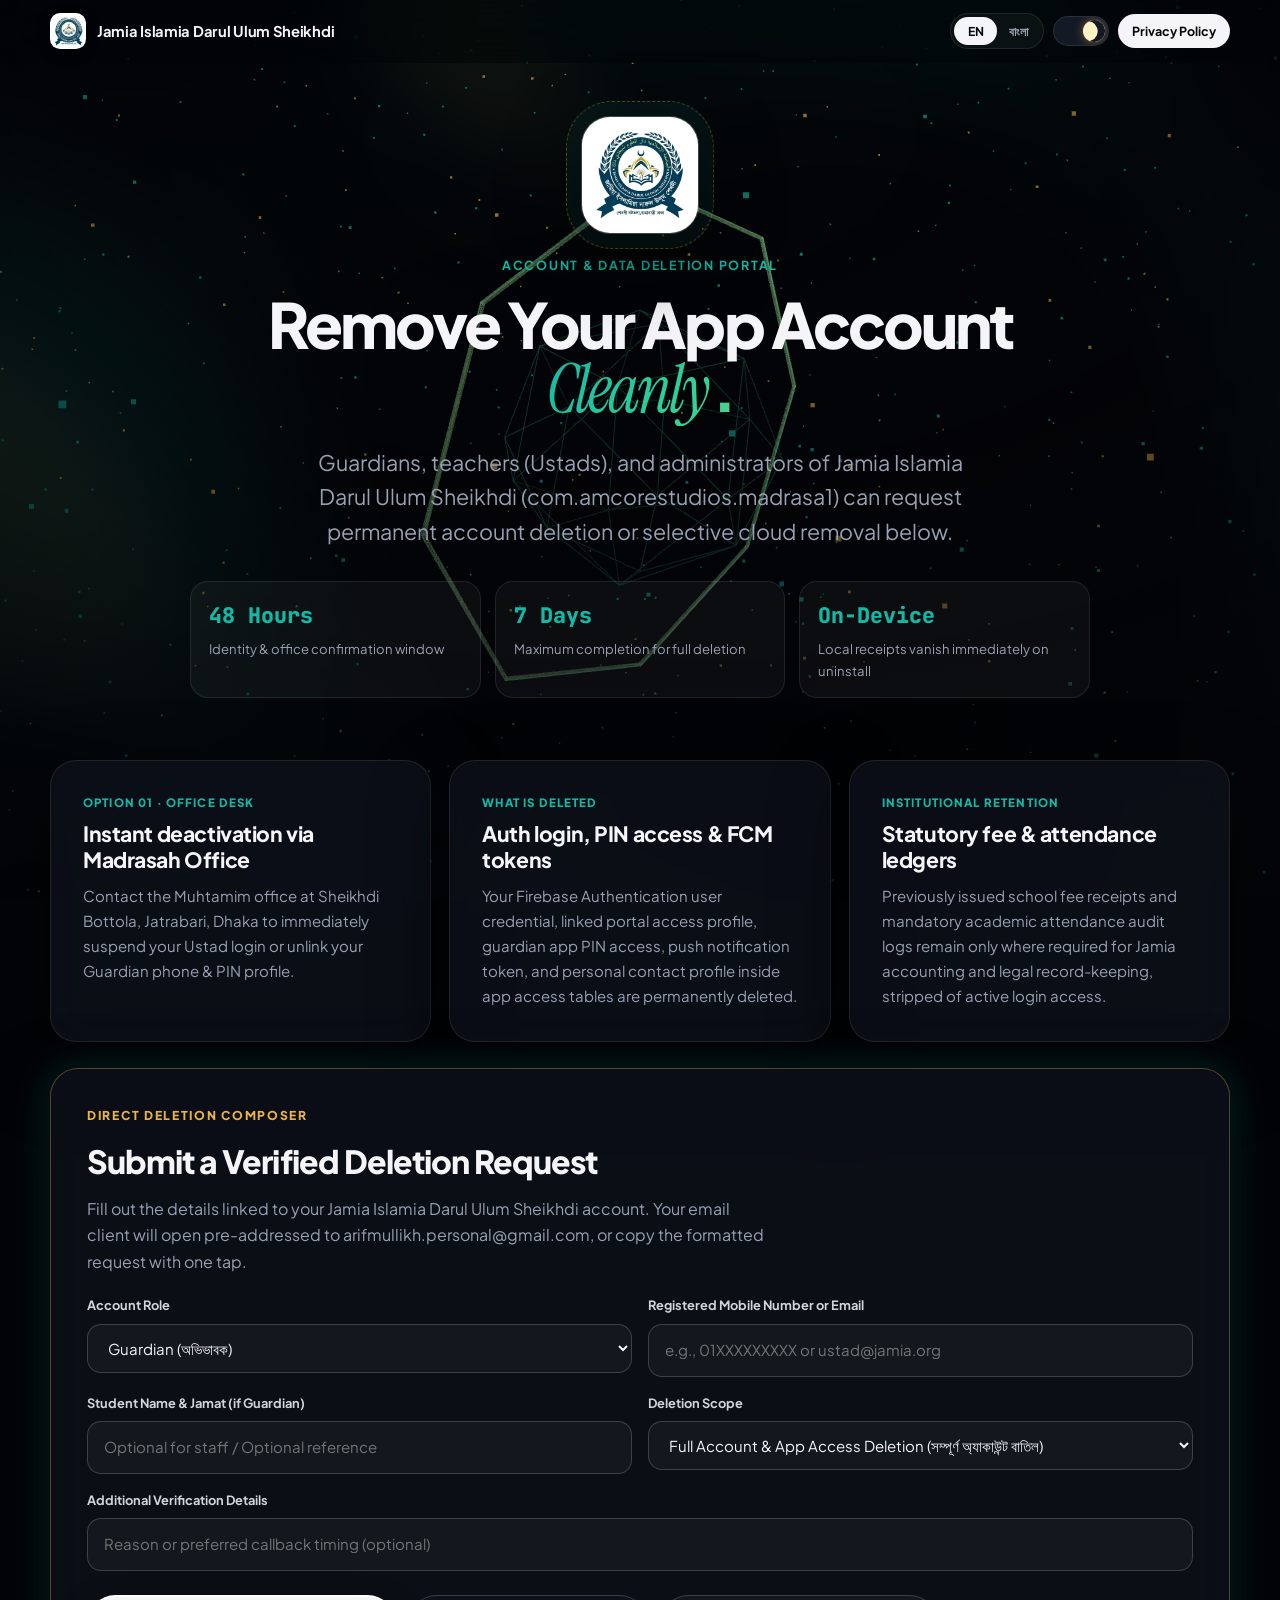
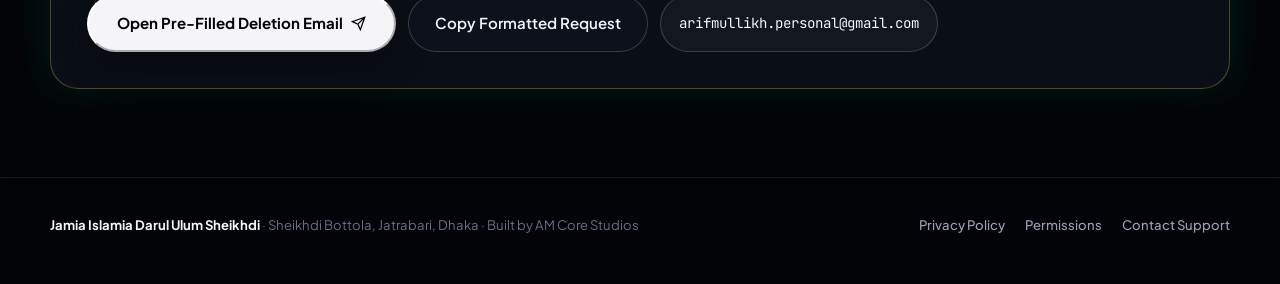
==== account-deletion.html @ a16a4319 "Deploy Jamia Islamia Darul Ulum Sheikhdi animated privacy portal" ====
<!DOCTYPE html>
<html lang="en" data-theme="dark">
<head>
  <meta charset="UTF-8">
  <meta name="viewport" content="width=device-width, initial-scale=1.0">
  <meta name="theme-color" content="#030407">
  <title>Account Deletion Portal — Jamia Islamia Darul Ulum Sheikhdi</title>
  <meta name="description" content="Official Google Play compliant Account &amp; Data Deletion guide and request builder for Jamia Islamia Darul Ulum Sheikhdi (com.amcorestudios.madrasa1).">
  <meta property="og:title" content="Account Deletion Portal — Jamia Islamia Darul Ulum Sheikhdi">
  <meta property="og:description" content="Request account deactivation or permanent deletion for Jamia Islamia Darul Ulum Sheikhdi Android app (com.amcorestudios.madrasa1).">
  <meta property="og:type" content="website">
  <meta property="og:url" content="https://arifmullikh.github.io/jamia-islamia-darul-ulum-sheikhdi/account-deletion.html">
  <meta property="og:image" content="https://arifmullikh.github.io/jamia-islamia-darul-ulum-sheikhdi/assets/sheikhdi-seal.png">
  <link rel="icon" type="image/png" href="assets/sheikhdi-seal.png">
  <link rel="apple-touch-icon" href="assets/sheikhdi-seal.png">
  <link rel="preconnect" href="https://fonts.googleapis.com">
  <link rel="preconnect" href="https://fonts.gstatic.com" crossorigin>
  <link href="https://fonts.googleapis.com/css2?family=Hind+Siliguri:wght@400;500;600;700&family=Instrument+Serif:ital@0;1&family=JetBrains+Mono:wght@400;600;700&family=Noto+Serif+Bengali:wght@600;700;800&family=Plus+Jakarta+Sans:wght@400;500;600;700;800&display=swap" rel="stylesheet">
  <script>
    (function () {
      try {
        var t = localStorage.getItem('sheikhdi_theme') || 'dark';
        document.documentElement.setAttribute('data-theme', t === 'light' ? 'light' : 'dark');
        var m = document.querySelector('meta[name="theme-color"]');
        if (m) m.setAttribute('content', t === 'light' ? '#fbfbfd' : '#030407');
      } catch (_) {}
    })();
  </script>
  <link rel="stylesheet" href="css/styles.css?v=20261126">
  <style>
    .del-hero { padding: 54px 0 36px; text-align: center; }
    .del-grid { display: grid; grid-template-columns: repeat(12, 1fr); gap: 18px; margin-top: 28px; }
    .del-card {
      padding: 30px; border-radius: 26px; background: var(--surface);
      backdrop-filter: blur(20px); border: 1px solid var(--line); box-shadow: var(--shadow-card);
    }
    .del-form-card {
      margin-top: 26px; padding: 36px; border-radius: 28px;
      background: var(--surface); backdrop-filter: blur(22px);
      border: 1px solid var(--gold-line); box-shadow: var(--shadow-card), var(--shadow-glow);
    }
    .form-grid { display: grid; grid-template-columns: repeat(2, 1fr); gap: 16px; margin-top: 20px; }
    .field-group { display: flex; flex-direction: column; gap: 7px; text-align: left; }
    .field-group.full { grid-column: span 2; }
    .field-label { font-size: 0.8rem; font-weight: 700; color: var(--ink-soft); }
    .glass-input, .glass-select {
      width: 100%; padding: 13px 16px; border-radius: 14px;
      border: 1px solid var(--line-strong); background: var(--surface-glass);
      color: var(--ink); font: inherit; font-size: 0.94rem; outline: none;
      transition: border-color 0.25s ease, box-shadow 0.25s ease;
    }
    .glass-select option { background: var(--bg-elevated); color: var(--ink); }
    .glass-input:focus, .glass-select:focus {
      border-color: var(--teal); box-shadow: 0 0 0 4px var(--teal-soft);
    }
    .sla-strip {
      display: grid; grid-template-columns: repeat(3, 1fr); gap: 14px; margin: 24px 0 0;
    }
    .sla-item {
      padding: 16px 18px; border-radius: 18px; background: var(--surface-glass);
      border: 1px solid var(--line); text-align: left;
    }
    .sla-num { font-family: var(--font-mono); font-size: 1.35rem; font-weight: 800; color: var(--teal); }
    .sla-lbl { font-size: 0.82rem; color: var(--muted); margin-top: 4px; }
    @media (max-width: 820px) {
      .form-grid { grid-template-columns: 1fr; }
      .field-group.full { grid-column: span 1; }
      .sla-strip { grid-template-columns: 1fr; }
      .del-form-card, .del-card { padding: 22px 18px; }
    }
  </style>
</head>
<body>
  <div id="cursorRing" class="cursor-ring" aria-hidden="true"></div>
  <div id="scrollLine" class="scroll-line" aria-hidden="true"></div>
  <canvas id="webgl-canvas" aria-hidden="true"></canvas>
  <div class="vignette-layer" aria-hidden="true"></div>

  <header class="top-nav" id="topNav">
    <div class="container nav-inner">
      <a href="index.html" class="nav-brand" data-cursor="Policy">
        <span class="nav-crest">
          <img src="assets/sheikhdi-seal.png" alt="Jamia Islamia Darul Ulum Sheikhdi Seal" width="32" height="32">
        </span>
        <span class="nav-title" data-en="Jamia Islamia Darul Ulum Sheikhdi" data-bn="জামিয়া ইসলামিয়া দারুল উলুম শেখদী">Jamia Islamia Darul Ulum Sheikhdi</span>
      </a>

      <nav class="nav-controls" aria-label="Navigation Controls">
        <div class="lang-pill" role="group" aria-label="Language Selector">
          <div class="lang-glider" aria-hidden="true"></div>
          <button type="button" id="btnEn" class="lang-btn" onclick="setLang('en')" aria-pressed="true">EN</button>
          <button type="button" id="btnBn" class="lang-btn" onclick="setLang('bn')" aria-pressed="false">বাংলা</button>
        </div>

        <button type="button" id="themeSwitch" class="theme-switch" aria-label="Toggle Light or Dark Theme" aria-pressed="true">
          <span class="switch-orb" aria-hidden="true"></span>
        </button>

        <a href="index.html" class="nav-link-btn" data-cursor="Home" data-en="Privacy Policy" data-bn="গোপনীয়তা নীতি">Privacy Policy</a>
      </nav>
    </div>
  </header>

  <main>
    <section class="del-hero">
      <div class="container hero-inner">
        <div class="seal-medallion" style="width:116px;height:116px;border-radius:28px;margin-bottom:22px;" data-cursor="Seal">
          <img src="assets/sheikhdi-seal.png" alt="Jamia Islamia Darul Ulum Sheikhdi Seal" width="96" height="96">
        </div>

        <div class="hero-eyebrow" data-en="Account &amp; Data Deletion Portal" data-bn="অ্যাকাউন্ট ও তথ্য অপসারণ পোর্টাল">Account &amp; Data Deletion Portal</div>

        <h1 class="hero-h1" style="font-size:clamp(2.2rem,5vw,3.9rem);">
          <span class="lang-en-block" data-lang="en">
            Remove Your App Account <span class="hero-accent"><span class="serif-it">Cleanly</span>.</span>
          </span>
          <span class="lang-bn-block" data-lang="bn" hidden>
            অ্যাকাউন্ট ও তথ্য <span class="hero-accent">স্থায়ীভাবে মুছুন</span>
          </span>
        </h1>

        <p class="hero-lead"
           data-en="Guardians, teachers (Ustads), and administrators of Jamia Islamia Darul Ulum Sheikhdi (com.amcorestudios.madrasa1) can request permanent account deletion or selective cloud removal below."
           data-bn="জামিয়া ইসলামিয়া দারুল উলুম শেখদী অ্যাপের অনুমোদিত অভিভাবক, উস্তাদ ও প্রশাসনিক ব্যবহারকারীরা এই পেজ থেকে সরাসরি অ্যাকাউন্ট বাতিল বা তথ্য মুছে ফেলার আবেদন করতে পারবেন।">
          Guardians, teachers (Ustads), and administrators of Jamia Islamia Darul Ulum Sheikhdi (com.amcorestudios.madrasa1) can request permanent account deletion or selective cloud removal below.
        </p>

        <div class="sla-strip">
          <div class="sla-item">
            <div class="sla-num">48 Hours</div>
            <div class="sla-lbl" data-en="Identity &amp; office confirmation window" data-bn="পরিচয় যাচাই ও প্রাথমিক সাড়া">Identity &amp; office confirmation window</div>
          </div>
          <div class="sla-item">
            <div class="sla-num">7 Days</div>
            <div class="sla-lbl" data-en="Maximum completion for full deletion" data-bn="সর্বোচ্চ সময়সীমায় স্থায়ী অপসারণ">Maximum completion for full deletion</div>
          </div>
          <div class="sla-item">
            <div class="sla-num">On-Device</div>
            <div class="sla-lbl" data-en="Local receipts vanish immediately on uninstall" data-bn="অ্যাপ আনইনস্টল করলেই স্থানীয় ছবি মুছে যায়">Local receipts vanish immediately on uninstall</div>
          </div>
        </div>
      </div>
    </section>

    <section class="section-band" style="padding-top:26px;">
      <div class="container">
        <div class="bento-grid" style="margin-top:0;">
          <article class="bento-tile span-4" data-cursor="Step 1">
            <div>
              <div class="tile-kicker" data-en="OPTION 01 · OFFICE DESK" data-bn="ধাপ ০১ · সরাসরি অফিস">OPTION 01 · OFFICE DESK</div>
              <h3 data-en="Instant deactivation via Madrasah Office" data-bn="মাদরাসা অফিসের মাধ্যমে তাৎক্ষণিক নিষ্ক্রিয়করণ">Instant deactivation via Madrasah Office</h3>
              <p data-en="Contact the Muhtamim office at Sheikhdi Bottola, Jatrabari, Dhaka to immediately suspend your Ustad login or unlink your Guardian phone &amp; PIN profile."
                 data-bn="যাত্রাবাড়ীর শেখদী বটতলা মাদরাসা অফিসে যোগাযোগ করে মুহূর্তের মধ্যে উস্তাদ লগইন বা অভিভাবক পিন সংযোগ বন্ধ করতে পারবেন।">
                Contact the Muhtamim office at Sheikhdi Bottola, Jatrabari, Dhaka to immediately suspend your Ustad login or unlink your Guardian phone &amp; PIN profile.
              </p>
            </div>
          </article>

          <article class="bento-tile span-4" data-cursor="Step 2">
            <div>
              <div class="tile-kicker" data-en="WHAT IS DELETED" data-bn="যা স্থায়ীভাবে মুছে যায়">WHAT IS DELETED</div>
              <h3 data-en="Auth login, PIN access &amp; FCM tokens" data-bn="লগইন প্রোফাইল, পিন ও নোটিফিকেশন টোকেন">Auth login, PIN access &amp; FCM tokens</h3>
              <p data-en="Your Firebase Authentication user credential, linked portal access profile, guardian app PIN access, push notification token, and personal contact profile inside app access tables are permanently deleted."
                 data-bn="আপনার Firebase লগইন অ্যাকাউন্ট, অ্যাপ প্রবেশের পিন, ডিভাইস নোটিফিকেশন টোকেন এবং পোর্টালের ব্যক্তিগত অ্যাক্সেস প্রোফাইল স্থায়ীভাবে মুছে ফেলা হয়।">
                Your Firebase Authentication user credential, linked portal access profile, guardian app PIN access, push notification token, and personal contact profile inside app access tables are permanently deleted.
              </p>
            </div>
          </article>

          <article class="bento-tile span-4" data-cursor="Policy">
            <div>
              <div class="tile-kicker" data-en="INSTITUTIONAL RETENTION" data-bn="আইনি ও প্রাতিষ্ঠানিক সংরক্ষণ">INSTITUTIONAL RETENTION</div>
              <h3 data-en="Statutory fee &amp; attendance ledgers" data-bn="অফিশিয়াল হিসাব ও নিরীক্ষা নথি">Statutory fee &amp; attendance ledgers</h3>
              <p data-en="Previously issued school fee receipts and mandatory academic attendance audit logs remain only where required for Jamia accounting and legal record-keeping, stripped of active login access."
                 data-bn="মাদরাসার অভ্যন্তরীণ আর্থিক অডিট ও জরুরি দাপ্তরিক নথির প্রয়োজনে পূর্বের বেতনের রসিদ বা হিসাব কেবল নিষ্ক্রিয় ও পরিচয়-বিচ্ছিন্ন অবস্থায় সংরক্ষিত থাকতে পারে।">
                Previously issued school fee receipts and mandatory academic attendance audit logs remain only where required for Jamia accounting and legal record-keeping, stripped of active login access.
              </p>
            </div>
          </article>
        </div>

        <!-- Interactive Request Composer -->
        <div class="del-form-card" id="composer">
          <div class="kicker" data-en="Direct Deletion Composer" data-bn="ডিলিট অনুরোধ প্রস্তুতকারক">Direct Deletion Composer</div>
          <h2 style="font-size:clamp(1.45rem,2.8vw,2rem);font-weight:800;letter-spacing:-0.03em;margin-bottom:8px;"
              data-en="Submit a Verified Deletion Request"
              data-bn="অ্যাকাউন্ট ডিলিট করার আবেদন পাঠান">
            Submit a Verified Deletion Request
          </h2>
          <p style="color:var(--muted);max-width:680px;"
             data-en="Fill out the details linked to your Jamia Islamia Darul Ulum Sheikhdi account. Your email client will open pre-addressed to arifmullikh.personal@gmail.com, or copy the formatted request with one tap."
             data-bn="আপনার ব্যবহৃত পদবি ও নিবন্ধিত নম্বর/ইমেইল লিখুন। নিচের বাটনে চাপ দিলে ইমেইল অ্যাপ সরাসরি ঠিকানা ও বার্তাসহ খুলে যাবে, অথবা এক ক্লিকে বার্তাটি কপি করতে পারবেন।">
            Fill out the details linked to your Jamia Islamia Darul Ulum Sheikhdi account. Your email client will open pre-addressed to arifmullikh.personal@gmail.com, or copy the formatted request with one tap.
          </p>

          <form onsubmit="return handleDeleteSubmit(event)">
            <div class="form-grid">
              <div class="field-group">
                <label class="field-label" for="delRole" data-en="Account Role" data-bn="ব্যবহারকারীর ধরন">Account Role</label>
                <select id="delRole" class="glass-select">
                  <option value="Guardian">Guardian (অভিভাবক)</option>
                  <option value="Ustad">Ustad / Teacher (উস্তাদ)</option>
                  <option value="Muhtamim">Muhtamim / Admin (মুহতামিম)</option>
                </select>
              </div>

              <div class="field-group">
                <label class="field-label" for="delContact" data-en="Registered Mobile Number or Email" data-bn="নিবন্ধিত মোবাইল নম্বর বা ইমেইল">Registered Mobile Number or Email</label>
                <input id="delContact" class="glass-input" type="text" required placeholder="e.g., 01XXXXXXXXX or ustad@jamia.org">
              </div>

              <div class="field-group">
                <label class="field-label" for="delStudent" data-en="Student Name &amp; Jamat (if Guardian)" data-bn="ছাত্রের নাম ও জামাত (অভিভাবক হলে)">Student Name &amp; Jamat (if Guardian)</label>
                <input id="delStudent" class="glass-input" type="text" placeholder="Optional for staff / Optional reference">
              </div>

              <div class="field-group">
                <label class="field-label" for="delScope" data-en="Deletion Scope" data-bn="কী মুছতে চান">Deletion Scope</label>
                <select id="delScope" class="glass-select">
                  <option value="Full Account & App Access Deletion">Full Account &amp; App Access Deletion (সম্পূর্ণ অ্যাকাউন্ট বাতিল)</option>
                  <option value="Guardian Phone & PIN Reset / Removal">Guardian Phone &amp; PIN Removal (পিন ও অভিভাবক প্রবেশাধিকার মুছুন)</option>
                  <option value="Notification Token & Partial Data Removal">Notification Token / Selective Data Removal (আংশিক তথ্য অপসারণ)</option>
                </select>
              </div>

              <div class="field-group full">
                <label class="field-label" for="delNotes" data-en="Additional Verification Details" data-bn="অতিরিক্ত তথ্য (ঐচ্ছিক)">Additional Verification Details</label>
                <input id="delNotes" class="glass-input" type="text" placeholder="Reason or preferred callback timing (optional)">
              </div>
            </div>

            <div class="contact-actions" style="justify-content:flex-start;margin-top:24px;">
              <button type="submit" class="apple-btn-primary" data-cursor="Send">
                <span data-en="Open Pre-Filled Deletion Email" data-bn="ইমেইল অ্যাপে আবেদন খুলুন">Open Pre-Filled Deletion Email</span>
                <svg width="15" height="15" viewBox="0 0 24 24" fill="none" stroke="currentColor" stroke-width="2" aria-hidden="true"><path d="M22 2L11 13M22 2l-7 20-4-9-9-4 20-7z"/></svg>
              </button>
              <button type="button" class="apple-btn-secondary" onclick="copyDeletionRequest()" data-cursor="Copy" data-en="Copy Formatted Request" data-bn="আবেদন বার্তা কপি করুন">
                Copy Formatted Request
              </button>
              <button type="button" class="email-chip" style="margin-bottom:0;" onclick="copyText('arifmullikh.personal@gmail.com')" data-cursor="Copy">
                arifmullikh.personal@gmail.com
              </button>
            </div>
          </form>
        </div>
      </div>
    </section>
  </main>

  <footer>
    <div class="container footer-inner">
      <div>
        <strong style="color:var(--ink);" data-en="Jamia Islamia Darul Ulum Sheikhdi" data-bn="জামিয়া ইসলামিয়া দারুল উলুম শেখদী">Jamia Islamia Darul Ulum Sheikhdi</strong>
        <span> · </span>
        <span data-en="Sheikhdi Bottola, Jatrabari, Dhaka · Built by AM Core Studios" data-bn="শেখদী বটতলা, যাত্রাবাড়ী, ঢাকা · কারিগরি নির্মাণে AM Core Studios">Sheikhdi Bottola, Jatrabari, Dhaka · Built by AM Core Studios</span>
      </div>
      <ul class="footer-links">
        <li><a href="index.html" data-en="Privacy Policy" data-bn="গোপনীয়তা নীতি">Privacy Policy</a></li>
        <li><a href="index.html#s4" data-en="Permissions" data-bn="অনুমতি">Permissions</a></li>
        <li><a href="mailto:arifmullikh.personal@gmail.com" data-en="Contact Support" data-bn="সহায়তা">Contact Support</a></li>
      </ul>
    </div>
  </footer>

  <button type="button" id="backTop" class="back-top" onclick="window.smoothScrollTo(0)" aria-label="Back to top">
    <svg class="ring" viewBox="0 0 46 46" fill="none" aria-hidden="true">
      <circle cx="23" cy="23" r="19" stroke="var(--line)" stroke-width="2" />
      <circle id="ringArc" cx="23" cy="23" r="19" stroke="var(--teal)" stroke-width="2" stroke-linecap="round" stroke-dasharray="119.38" stroke-dashoffset="119.38" />
    </svg>
    <svg width="16" height="16" viewBox="0 0 24 24" fill="none" stroke="currentColor" stroke-width="2.2" aria-hidden="true"><path d="M12 19V5M5 12l7-7 7 7"/></svg>
  </button>

  <div id="toast" class="toast" role="status" aria-live="polite"></div>

  <script src="vendor/three.min.js"></script>
  <script src="vendor/gsap.min.js"></script>
  <script src="vendor/ScrollTrigger.min.js"></script>
  <script src="vendor/lenis.min.js"></script>
  <script src="js/webgl-stage.js?v=20261126"></script>
  <script src="js/motion-engine.js?v=20261126"></script>
  <script src="js/app.js?v=20261126"></script>
  <script>
    function buildDeletionBody() {
      var role = document.getElementById('delRole').value;
      var contact = document.getElementById('delContact').value.trim() || '[Enter Registered Phone / Email]';
      var student = document.getElementById('delStudent').value.trim() || 'N/A';
      var scope = document.getElementById('delScope').value;
      var notes = document.getElementById('delNotes').value.trim() || 'None';
      return [
        'Assalamu Alaikum,',
        '',
        'Please process the following account/data deletion request for Jamia Islamia Darul Ulum Sheikhdi (com.amcorestudios.madrasa1):',
        '',
        '- Account Role: ' + role,
        '- Registered Phone / Email: ' + contact,
        '- Student Name & Jamat: ' + student,
        '- Deletion Scope: ' + scope,
        '- Additional Notes: ' + notes,
        '',
        'Thank you.'
      ].join('\n');
    }

    function handleDeleteSubmit(e) {
      e.preventDefault();
      var subject = encodeURIComponent('Account Deletion Request - Jamia Islamia Darul Ulum Sheikhdi');
      var body = encodeURIComponent(buildDeletionBody());
      window.location.href = 'mailto:arifmullikh.personal@gmail.com?subject=' + subject + '&body=' + body;
      return false;
    }

    function copyDeletionRequest() {
      copyText(buildDeletionBody());
    }
  </script>
</body>
</html>
---- css/styles.css ----
:root {
  color-scheme: dark;
  --bg: #030407;
  --bg-elevated: #0a0d14;
  --surface: rgba(15, 19, 28, 0.72);
  --surface-strong: rgba(20, 25, 37, 0.92);
  --surface-glass: rgba(255, 255, 255, 0.04);
  --ink: #f5f5f7;
  --ink-soft: #d1d5db;
  --muted: #98a1b3;
  --dim: #647084;
  --line: rgba(255, 255, 255, 0.09);
  --line-strong: rgba(255, 255, 255, 0.18);
  --teal: #14b8a6;
  --teal-soft: rgba(20, 184, 166, 0.14);
  --emerald: #10b981;
  --gold: #eab348;
  --gold-soft: rgba(234, 179, 72, 0.12);
  --gold-line: rgba(234, 179, 72, 0.34);
  --shadow-card: 0 28px 72px rgba(0, 0, 0, 0.55);
  --shadow-glow: 0 0 42px rgba(20, 184, 166, 0.22);
  --font-sans: -apple-system, BlinkMacSystemFont, 'Plus Jakarta Sans', 'Segoe UI', sans-serif;
  --font-serif: 'Instrument Serif', Georgia, serif;
  --font-bn: 'Hind Siliguri', -apple-system, sans-serif;
  --font-bn-serif: 'Noto Serif Bengali', 'Hind Siliguri', serif;
  --font-mono: 'JetBrains Mono', ui-monospace, monospace;
  --ease-out: cubic-bezier(0.16, 1, 0.3, 1);
  --ease-spring: cubic-bezier(0.34, 1.56, 0.64, 1);
}

[data-theme="light"] {
  color-scheme: light;
  --bg: #fbfbfd;
  --bg-elevated: #f2f4f8;
  --surface: rgba(255, 255, 255, 0.84);
  --surface-strong: rgba(255, 255, 255, 0.96);
  --surface-glass: rgba(15, 23, 42, 0.035);
  --ink: #111827;
  --ink-soft: #374151;
  --muted: #525f75;
  --dim: #7b879a;
  --line: rgba(15, 23, 42, 0.085);
  --line-strong: rgba(15, 23, 42, 0.17);
  --teal: #03536b;
  --teal-soft: rgba(3, 83, 107, 0.1);
  --emerald: #047857;
  --gold: #a16e11;
  --gold-soft: rgba(180, 128, 22, 0.1);
  --gold-line: rgba(180, 128, 22, 0.3);
  --shadow-card: 0 22px 58px rgba(15, 23, 42, 0.075);
  --shadow-glow: 0 0 36px rgba(3, 83, 107, 0.14);
}

*, *::before, *::after { box-sizing: border-box; margin: 0; padding: 0; }
[hidden] { display: none !important; }

html.lenis, html.lenis body { height: auto; }
.lenis.lenis-smooth { scroll-behavior: auto !important; }
.lenis.lenis-smooth [data-lenis-prevent] { overscroll-behavior: contain; }
.lenis.lenis-stopped { overflow: hidden; }

body {
  background-color: var(--bg);
  color: var(--ink);
  font-family: var(--font-sans);
  line-height: 1.66;
  min-height: 100vh;
  overflow-x: hidden;
  -webkit-font-smoothing: antialiased;
  -moz-osx-font-smoothing: grayscale;
  transition: background-color 0.45s var(--ease-out), color 0.35s var(--ease-out);
}

body.lang-bn {
  font-family: var(--font-bn);
  line-height: 1.78;
}

::selection { background: rgba(20, 184, 166, 0.3); color: var(--ink); }
a { color: var(--teal); text-decoration: none; }
a:hover { text-decoration: underline; }
button { font: inherit; color: inherit; cursor: pointer; }

/* View Transitions circular theme wipe */
::view-transition-old(root),
::view-transition-new(root) { animation: none; mix-blend-mode: normal; }
::view-transition-new(root) { animation: themeClipWipe 0.65s var(--ease-out) both; }
@keyframes themeClipWipe {
  from { clip-path: circle(0px at var(--vt-x, 82%) var(--vt-y, 38px)); }
  to { clip-path: circle(155vmax at var(--vt-x, 82%) var(--vt-y, 38px)); }
}

/* Cinematic Curtain Preloader */
.preloader {
  position: fixed;
  inset: 0;
  z-index: 900;
  background: #030407;
  display: flex;
  flex-direction: column;
  align-items: center;
  justify-content: center;
  gap: 20px;
  pointer-events: none;
}
.preloader.is-done { display: none; }
.preloader-crest {
  position: relative;
  width: 104px;
  height: 104px;
  border-radius: 26px;
  background: #ffffff;
  padding: 8px;
  box-shadow: 0 0 60px rgba(20, 184, 166, 0.35);
}
.preloader-crest img {
  width: 100%; height: 100%; object-fit: contain; display: block;
}
.preloader-ring {
  position: absolute;
  inset: -14px;
  transform: rotate(-90deg);
}
.preloader-bar {
  width: 160px;
  height: 2px;
  background: rgba(255, 255, 255, 0.1);
  border-radius: 999px;
  overflow: hidden;
}
.preloader-fill {
  width: 100%;
  height: 100%;
  background: linear-gradient(90deg, #14b8a6, #eab348);
  transform-origin: left center;
  transform: scaleX(0);
}
.preloader-pct {
  font-family: var(--font-mono);
  font-size: 0.72rem;
  letter-spacing: 0.18em;
  color: #98a1b3;
}

/* Custom Magnetic Cursor (Desktop pointer only) */
.cursor-ring {
  position: fixed;
  top: 0; left: 0;
  width: 34px; height: 34px;
  margin-left: -17px; margin-top: -17px;
  border-radius: 999px;
  border: 1.5px solid rgba(234, 179, 72, 0.55);
  background: rgba(20, 184, 166, 0.04);
  backdrop-filter: blur(4px);
  pointer-events: none;
  z-index: 800;
  opacity: 0;
  display: flex;
  align-items: center;
  justify-content: center;
  font-size: 0.65rem;
  font-weight: 800;
  letter-spacing: 0.08em;
  text-transform: uppercase;
  color: var(--ink);
  transition: width 0.28s var(--ease-spring), height 0.28s var(--ease-spring), margin 0.28s var(--ease-spring), background-color 0.25s ease, border-color 0.25s ease, opacity 0.25s ease;
}
.cursor-ring.active { opacity: 1; }
.cursor-ring.is-hover {
  width: 52px; height: 52px;
  margin-left: -26px; margin-top: -26px;
  border-color: var(--teal);
  background: rgba(20, 184, 166, 0.14);
}
.cursor-ring.has-label {
  width: 90px; height: 34px;
  margin-left: -45px; margin-top: -17px;
  background: var(--surface-strong);
  border-color: var(--gold-line);
}
@media (hover: none), (pointer: coarse) {
  .cursor-ring { display: none !important; }
}

/* Top Scroll Progress Line */
.scroll-line {
  position: fixed;
  top: 0; left: 0; right: 0;
  height: 2.5px;
  z-index: 350;
  pointer-events: none;
  background: linear-gradient(90deg, var(--teal), var(--emerald), var(--gold));
  transform-origin: left center;
  transform: scaleX(0);
  box-shadow: 0 0 16px rgba(20, 184, 166, 0.65);
}

/* Real-Time Three.js WebGL Canvas Stage */
#webgl-canvas {
  position: fixed;
  inset: 0;
  width: 100%;
  height: 100%;
  z-index: 0;
  pointer-events: none;
}

.vignette-layer {
  position: fixed;
  inset: 0;
  z-index: 0;
  pointer-events: none;
  background: radial-gradient(ellipse 85% 65% at 50% 15%, transparent 25%, rgba(3, 4, 7, 0.58) 100%);
}
[data-theme="light"] .vignette-layer {
  background: radial-gradient(ellipse 85% 65% at 50% 15%, transparent 35%, rgba(242, 244, 248, 0.62) 100%);
}

.container {
  width: min(1180px, calc(100% - 40px));
  margin: 0 auto;
  position: relative;
  z-index: 2;
}

/* Apple Frosted Floating Navbar */
header.top-nav {
  position: sticky;
  top: 0;
  z-index: 250;
  border-bottom: 1px solid transparent;
  background: rgba(3, 4, 7, 0.52);
  backdrop-filter: saturate(180%) blur(24px);
  -webkit-backdrop-filter: saturate(180%) blur(24px);
  transition: background-color 0.35s ease, border-color 0.35s ease;
}
[data-theme="light"] header.top-nav {
  background: rgba(251, 251, 253, 0.76);
}
header.top-nav.scrolled { border-bottom-color: var(--line); }

.nav-inner {
  height: 62px;
  display: flex;
  align-items: center;
  justify-content: space-between;
  gap: 14px;
}
.nav-brand {
  display: flex; align-items: center; gap: 11px; color: var(--ink); min-width: 0;
}
.nav-brand:hover { text-decoration: none; }
.nav-crest {
  width: 36px; height: 36px; flex: 0 0 36px;
  border-radius: 10px;
  background: #ffffff;
  padding: 2.5px;
  box-shadow: 0 3px 14px rgba(0, 0, 0, 0.25);
  overflow: hidden;
}
.nav-crest img { width: 100%; height: 100%; object-fit: contain; display: block; }
.nav-title {
  font-size: 0.92rem; font-weight: 700; letter-spacing: -0.02em;
  white-space: nowrap; overflow: hidden; text-overflow: ellipsis;
}

.nav-controls { display: flex; align-items: center; gap: 9px; flex-shrink: 0; }

.lang-pill {
  position: relative; display: inline-grid; grid-template-columns: 1fr 1fr;
  padding: 3px; border-radius: 999px;
  background: var(--surface-glass); border: 1px solid var(--line);
}
.lang-glider {
  position: absolute; top: 3px; left: 3px;
  width: calc((100% - 6px) / 2); height: calc(100% - 6px);
  border-radius: 999px; background: var(--ink);
  transition: transform 0.42s var(--ease-spring);
}
body.lang-bn .lang-glider { transform: translateX(100%); }
.lang-btn {
  position: relative; z-index: 1; border: 0; background: transparent;
  padding: 4px 12px; font-size: 0.76rem; font-weight: 700; color: var(--muted);
  transition: color 0.25s ease; white-space: nowrap;
}
.lang-btn[aria-pressed="true"] { color: var(--bg); }

.theme-switch {
  position: relative; width: 56px; height: 30px; border-radius: 999px;
  border: 1px solid var(--line); background: #141926; overflow: hidden; padding: 0;
  transition: background 0.45s ease, transform 0.25s var(--ease-spring);
}
[data-theme="light"] .theme-switch { background: #7ec4f8; }
.theme-switch:hover { transform: scale(1.05); }
.switch-orb {
  position: absolute; top: 3px; left: 3px; width: 22px; height: 22px; border-radius: 50%;
  background: #fde047; box-shadow: 0 0 10px rgba(253, 224, 71, 0.75);
  transition: transform 0.52s var(--ease-spring), background 0.4s ease, box-shadow 0.4s ease;
}
[data-theme="dark"] .switch-orb {
  transform: translateX(26px) rotate(-20deg);
  background: #fef3c7;
  box-shadow: inset -6px -2px 0 1px #141926, 0 0 10px rgba(234, 179, 72, 0.5);
}

.nav-link-btn {
  display: inline-flex; align-items: center; gap: 6px;
  padding: 7px 14px; border-radius: 999px;
  font-size: 0.78rem; font-weight: 700;
  background: var(--ink); color: var(--bg);
  transition: transform 0.25s var(--ease-spring), opacity 0.25s ease;
  white-space: nowrap;
}
.nav-link-btn:hover { text-decoration: none; transform: scale(1.03); opacity: 0.9; }
.nav-ghost-btn {
  display: inline-flex; align-items: center; gap: 6px;
  padding: 7px 12px; border-radius: 999px;
  font-size: 0.78rem; font-weight: 600;
  border: 1px solid var(--line); background: transparent; color: var(--ink);
  transition: border-color 0.25s ease, background 0.25s ease;
}
.nav-ghost-btn:hover { border-color: var(--line-strong); background: var(--surface-glass); }

/* Hero Stage */
.hero-stage {
  position: relative;
  padding: 66px 0 54px;
  text-align: center;
  overflow: hidden;
}
.hero-inner {
  max-width: 900px;
  margin: 0 auto;
  will-change: transform, opacity;
  transform-origin: center top;
}

.seal-medallion {
  position: relative;
  width: 148px; height: 148px;
  margin: 0 auto 28px;
  border-radius: 36px;
  background: #ffffff;
  padding: 10px;
  box-shadow:
    0 0 0 1px rgba(255, 255, 255, 0.22),
    0 0 0 16px rgba(20, 184, 166, 0.06),
    0 28px 75px rgba(0, 0, 0, 0.6);
  transform-style: preserve-3d;
  will-change: transform;
}
[data-theme="light"] .seal-medallion {
  box-shadow:
    0 0 0 1px rgba(0, 0, 0, 0.08),
    0 0 0 16px rgba(3, 83, 107, 0.05),
    0 26px 56px rgba(15, 23, 42, 0.14);
}
.seal-medallion::before {
  content: ''; position: absolute; inset: -16px; border-radius: 46px;
  border: 1px dashed var(--gold-line);
  animation: haloPulse 4.5s ease-in-out infinite alternate;
}
@keyframes haloPulse {
  from { transform: scale(1); opacity: 0.45; }
  to { transform: scale(1.04); opacity: 0.95; }
}
.seal-medallion img { width: 100%; height: 100%; object-fit: contain; display: block; }

.hero-eyebrow {
  font-size: 0.78rem; font-weight: 700; letter-spacing: 0.14em;
  text-transform: uppercase; color: var(--teal); margin-bottom: 16px;
}
body.lang-bn .hero-eyebrow { letter-spacing: 0.03em; font-size: 0.9rem; }

.hero-h1 {
  font-size: clamp(2.9rem, 6.8vw, 5.4rem);
  font-weight: 800; letter-spacing: -0.048em; line-height: 1.02; margin-bottom: 22px;
}
body.lang-bn .hero-h1 {
  font-family: var(--font-bn-serif);
  font-size: clamp(2.45rem, 5.5vw, 4.45rem);
  letter-spacing: -0.01em; line-height: 1.16;
}
.split-line { overflow: hidden; display: block; }
.split-inner { display: block; will-change: transform, opacity; }
.hero-accent {
  background: linear-gradient(125deg, var(--teal) 0%, #34d399 45%, var(--gold) 100%);
  background-size: 200% auto;
  -webkit-background-clip: text;
  -webkit-text-fill-color: transparent;
  animation: shimmerGrad 6s linear infinite;
}
@keyframes shimmerGrad { to { background-position: 200% center; } }
.serif-it { font-family: var(--font-serif); font-style: italic; font-weight: 400; font-size: 1.08em; padding-right: 4px; }
body.lang-bn .serif-it { font-family: inherit; font-style: normal; font-weight: 800; font-size: 1em; }

.hero-lead {
  font-size: clamp(1.06rem, 1.9vw, 1.34rem);
  color: var(--muted); max-width: 680px; margin: 0 auto 32px; line-height: 1.6;
}

.hero-cta {
  display: inline-flex; flex-wrap: wrap; justify-content: center; gap: 12px; margin-bottom: 32px;
}
.apple-btn-primary {
  position: relative; overflow: hidden;
  display: inline-flex; align-items: center; gap: 8px;
  padding: 14px 28px; border-radius: 999px;
  background: var(--ink); color: var(--bg);
  font-weight: 700; font-size: 0.94rem;
  box-shadow: 0 12px 34px rgba(0, 0, 0, 0.25);
  transition: transform 0.28s var(--ease-spring), opacity 0.25s ease;
}
.apple-btn-primary:hover { text-decoration: none; transform: scale(1.04); opacity: 0.94; }
.apple-btn-secondary {
  display: inline-flex; align-items: center; gap: 8px;
  padding: 14px 26px; border-radius: 999px;
  background: var(--surface); color: var(--ink);
  border: 1px solid var(--line-strong);
  backdrop-filter: blur(14px);
  font-weight: 600; font-size: 0.94rem;
  transition: transform 0.28s var(--ease-spring), border-color 0.25s ease, background-color 0.25s ease;
}
.apple-btn-secondary:hover { text-decoration: none; transform: scale(1.04); border-color: var(--gold-line); }

.hero-meta-line {
  display: flex; flex-wrap: wrap; justify-content: center; gap: 10px 20px;
  font-size: 0.82rem; color: var(--dim);
}
.hero-meta-line code { font-family: var(--font-mono); color: var(--gold); font-size: 0.78rem; }

/* Infinite Trust Marquee Ribbon */
.marquee-band {
  position: relative;
  z-index: 2;
  padding: 16px 0;
  border-top: 1px solid var(--line);
  border-bottom: 1px solid var(--line);
  background: var(--surface);
  backdrop-filter: blur(18px);
  overflow: hidden;
  mask-image: linear-gradient(90deg, transparent, black 10%, black 90%, transparent);
  -webkit-mask-image: linear-gradient(90deg, transparent, black 10%, black 90%, transparent);
}
.marquee-track {
  display: flex;
  width: max-content;
  gap: 36px;
  animation: marqueeRun 34s linear infinite;
}
.marquee-band:hover .marquee-track { animation-play-state: paused; }
.marquee-item {
  display: inline-flex; align-items: center; gap: 10px;
  font-size: 0.82rem; font-weight: 700; letter-spacing: 0.06em;
  text-transform: uppercase; color: var(--ink-soft); white-space: nowrap;
}
body.lang-bn .marquee-item { letter-spacing: 0.01em; font-size: 0.88rem; }
.marquee-dot {
  width: 6px; height: 6px; border-radius: 50%;
  background: var(--gold); box-shadow: 0 0 10px var(--gold);
}
@keyframes marqueeRun {
  from { transform: translateX(0); }
  to { transform: translateX(-50%); }
}

/* GSAP Pinned Scrollytelling Showcase */
.band-showcase {
  position: relative;
  z-index: 2;
  padding: 96px 0;
}
.showcase-header {
  max-width: 720px;
  margin-bottom: 52px;
}
.kicker {
  font-size: 0.76rem; font-weight: 800; letter-spacing: 0.14em;
  text-transform: uppercase; color: var(--gold); margin-bottom: 10px;
}
body.lang-bn .kicker { letter-spacing: 0.03em; font-size: 0.85rem; }
.display-title {
  font-size: clamp(2rem, 4.4vw, 3.45rem);
  font-weight: 800; letter-spacing: -0.04em; line-height: 1.07;
}
body.lang-bn .display-title {
  font-family: var(--font-bn-serif);
  font-size: clamp(1.9rem, 3.9vw, 3.05rem);
  letter-spacing: -0.01em; line-height: 1.24;
}

.showcase-grid {
  display: grid;
  grid-template-columns: minmax(0, 1fr) minmax(340px, 460px);
  gap: 56px;
  align-items: start;
}
.chapters {
  display: flex;
  flex-direction: column;
  gap: 26px;
}
.chapter {
  padding: 28px 30px;
  border-radius: 24px;
  border: 1px solid var(--line);
  background: var(--surface);
  backdrop-filter: blur(18px);
  opacity: 0.36;
  cursor: pointer;
  transition: opacity 0.45s ease, transform 0.45s var(--ease-out), border-color 0.35s ease, box-shadow 0.35s ease;
}
.chapter:hover { opacity: 0.74; }
.chapter.active {
  opacity: 1;
  border-color: var(--gold-line);
  box-shadow: var(--shadow-card), var(--shadow-glow);
  transform: translateX(8px);
}
.chapter-num {
  font-family: var(--font-mono); font-size: 0.74rem; font-weight: 700;
  color: var(--teal); margin-bottom: 10px;
}
.chapter.active .chapter-num { color: var(--gold); }
.chapter h3 {
  font-size: clamp(1.26rem, 2.2vw, 1.65rem);
  font-weight: 750; letter-spacing: -0.025em; margin-bottom: 10px; line-height: 1.25;
}
.chapter p { font-size: 0.96rem; color: var(--muted); line-height: 1.68; }

.device-pin-col {
  width: 100%;
}
.device-frame {
  position: relative;
  border-radius: 44px;
  padding: 14px;
  background: linear-gradient(145deg, #272c38, #0f1219);
  border: 1px solid rgba(255, 255, 255, 0.16);
  box-shadow: 0 42px 100px rgba(0, 0, 0, 0.65), inset 0 1px 0 rgba(255, 255, 255, 0.22);
  transform-style: preserve-3d;
  will-change: transform;
}
[data-theme="light"] .device-frame {
  background: linear-gradient(145deg, #e5e7eb, #cbd5e1);
  border-color: rgba(0, 0, 0, 0.12);
  box-shadow: 0 34px 80px rgba(15, 23, 42, 0.15), inset 0 1px 0 #ffffff;
}
.device-screen {
  position: relative;
  height: 470px;
  border-radius: 32px;
  background: #06080d;
  overflow: hidden;
  border: 1px solid rgba(255, 255, 255, 0.08);
  display: flex; flex-direction: column; justify-content: space-between;
  padding: 20px; color: #f5f5f7;
}
[data-theme="light"] .device-screen {
  background: #ffffff; color: #111827; border-color: rgba(0, 0, 0, 0.06);
}
.dynamic-island {
  width: 106px; height: 24px; border-radius: 999px; background: #000000;
  margin: 0 auto; display: flex; align-items: center; justify-content: center;
  border: 1px solid rgba(255, 255, 255, 0.08); flex-shrink: 0;
}
.island-dot { width: 6px; height: 6px; border-radius: 50%; background: #10b981; box-shadow: 0 0 10px #10b981; }

.scenes-stage { position: relative; flex: 1; margin: 12px 0; }
.scene {
  position: absolute; inset: 0;
  display: flex; flex-direction: column; align-items: center; justify-content: center;
  opacity: 0; transform: scale(0.9) translateY(18px);
  pointer-events: none; text-align: center;
  transition: opacity 0.55s var(--ease-out), transform 0.65s var(--ease-out);
}
.scene.active { opacity: 1; transform: scale(1) translateY(0); pointer-events: auto; }

.shield-core {
  position: relative; width: 126px; height: 126px; border-radius: 50%;
  display: grid; place-items: center;
  background: radial-gradient(circle, rgba(20, 184, 166, 0.28), rgba(20, 184, 166, 0.04) 70%);
  border: 1px solid rgba(20, 184, 166, 0.5);
  margin-bottom: 20px;
}
.shield-ring {
  position: absolute; inset: -16px; border-radius: 50%;
  border: 1px dashed rgba(234, 179, 72, 0.55);
  animation: spinSlow 20s linear infinite;
}
.shield-pulse {
  position: absolute; inset: -6px; border-radius: 50%;
  border: 1px solid rgba(20, 184, 166, 0.45);
  animation: shockwave 2.6s ease-out infinite;
}
@keyframes spinSlow { to { transform: rotate(360deg); } }
@keyframes shockwave {
  from { transform: scale(0.95); opacity: 0.75; }
  to { transform: scale(1.42); opacity: 0; }
}
.blocked-tag {
  position: absolute; font-family: var(--font-mono); font-size: 0.66rem; font-weight: 700;
  padding: 4px 9px; border-radius: 999px;
  background: rgba(239, 68, 68, 0.16); border: 1px solid rgba(239, 68, 68, 0.42);
  color: #f87171; animation: floatTag 3.4s ease-in-out infinite;
}
.bt-1 { top: -8px; left: -54px; }
.bt-2 { bottom: 6px; right: -56px; animation-delay: 1.2s; }
@keyframes floatTag { 0%, 100% { transform: translateY(0); } 50% { transform: translateY(-7px); } }

.wallet-stack { width: 100%; display: grid; gap: 10px; margin-bottom: 16px; }
.wallet-card {
  padding: 13px 15px; border-radius: 16px; text-align: left;
  display: flex; align-items: center; justify-content: space-between;
  border: 1px solid var(--line); background: var(--surface-glass);
  transform: translateY(18px); opacity: 0;
  transition: transform 0.55s var(--ease-out), opacity 0.45s ease;
}
.scene.active .wallet-card { transform: translateY(0); opacity: 1; }
.scene.active .wallet-card:nth-child(1) { transition-delay: 0.06s; }
.scene.active .wallet-card:nth-child(2) { transition-delay: 0.14s; }
.scene.active .wallet-card:nth-child(3) { transition-delay: 0.22s; }
.wallet-card strong { display: block; font-size: 0.86rem; }
.wallet-card small { display: block; font-size: 0.72rem; color: var(--muted); }
.lock-pill {
  font-size: 0.68rem; font-weight: 700; padding: 4px 9px; border-radius: 999px;
  background: var(--teal-soft); color: var(--teal);
}

.receipt-box {
  width: 174px; height: 158px; border-radius: 22px;
  border: 1.5px solid var(--gold-line);
  background: linear-gradient(160deg, var(--teal-soft), var(--gold-soft));
  display: flex; flex-direction: column; align-items: center; justify-content: center; gap: 10px;
  position: relative; margin-bottom: 18px;
}
.scan-beam {
  position: absolute; left: 14px; right: 14px; height: 2px;
  background: linear-gradient(90deg, transparent, var(--gold), transparent);
  animation: scanSweep 2.4s ease-in-out infinite;
}
@keyframes scanSweep {
  0%, 100% { top: 24px; opacity: 0.25; }
  50% { top: 130px; opacity: 1; }
}

.compass-dial {
  position: relative; width: 148px; height: 148px; border-radius: 50%;
  border: 1.5px solid var(--line-strong); display: grid; place-items: center;
  margin-bottom: 18px; background: radial-gradient(circle, var(--teal-soft), transparent 70%);
}
.compass-needle-anim {
  transition: transform 1.15s var(--ease-spring); transform: rotate(-40deg);
}
.scene.active .compass-needle-anim { transform: rotate(42deg); }

.scene-caption h4 { font-size: 1.06rem; font-weight: 750; margin-bottom: 6px; }
.scene-caption p { font-size: 0.84rem; color: var(--muted); max-width: 280px; margin: 0 auto; }

.device-dots { display: flex; justify-content: center; gap: 8px; }
.d-dot {
  width: 8px; height: 8px; border-radius: 999px; border: 0; padding: 0;
  background: var(--line-strong); transition: width 0.35s var(--ease-out), background 0.3s ease;
}
.d-dot.active { width: 24px; background: var(--teal); }

/* 3D Perspective Bento Section */
.section-band { position: relative; z-index: 2; padding: 88px 0; }
.bento-grid { display: grid; grid-template-columns: repeat(12, 1fr); gap: 18px; margin-top: 42px; }
.bento-tile {
  position: relative; padding: 32px; border-radius: 26px;
  background: var(--surface); backdrop-filter: blur(20px);
  border: 1px solid var(--line); box-shadow: var(--shadow-card);
  overflow: hidden;
  display: flex; flex-direction: column; justify-content: space-between; gap: 20px;
  transform-style: preserve-3d;
  transition: border-color 0.3s ease, box-shadow 0.35s ease;
}
.bento-tile::before {
  content: ''; position: absolute; inset: 0;
  background: radial-gradient(380px circle at var(--mx, -200px) var(--my, -200px), rgba(20, 184, 166, 0.15), transparent 60%);
  opacity: 0; transition: opacity 0.3s ease; pointer-events: none;
}
.bento-tile:hover::before { opacity: 1; }
.bento-tile:hover { border-color: var(--gold-line); }
.span-7 { grid-column: span 7; }
.span-5 { grid-column: span 5; }
.span-4 { grid-column: span 4; }
.tile-kicker {
  font-size: 0.72rem; font-weight: 800; text-transform: uppercase;
  letter-spacing: 0.1em; color: var(--teal); margin-bottom: 8px;
}
body.lang-bn .tile-kicker { letter-spacing: 0.02em; font-size: 0.8rem; }
.bento-tile h3 { font-size: 1.32rem; font-weight: 750; letter-spacing: -0.02em; margin-bottom: 10px; line-height: 1.26; }
.bento-tile p { font-size: 0.94rem; color: var(--muted); line-height: 1.66; }

/* Interactive Role Section */
.role-section {
  padding: 42px; border-radius: 30px;
  background: var(--surface); backdrop-filter: blur(20px);
  border: 1px solid var(--line); box-shadow: var(--shadow-card);
}
.role-top {
  display: flex; align-items: flex-end; justify-content: space-between;
  flex-wrap: wrap; gap: 20px; margin-bottom: 28px; padding-bottom: 22px;
  border-bottom: 1px solid var(--line);
}
.segmented {
  position: relative; display: inline-grid; grid-template-columns: repeat(3, 1fr);
  padding: 4px; border-radius: 999px;
  background: var(--surface-glass); border: 1px solid var(--line);
  min-width: min(100%, 390px);
}
.seg-glider {
  position: absolute; top: 4px; left: 4px;
  width: calc((100% - 8px) / 3); height: calc(100% - 8px);
  border-radius: 999px; background: var(--ink);
  transition: transform 0.42s var(--ease-spring);
}
.seg-btn {
  position: relative; z-index: 1; border: 0; background: transparent;
  padding: 9px 14px; font-size: 0.84rem; font-weight: 700;
  color: var(--muted); transition: color 0.25s ease; text-align: center;
}
.seg-btn[aria-selected="true"] { color: var(--bg); }
.role-cols {
  display: grid; grid-template-columns: repeat(3, 1fr); gap: 22px;
  transition: opacity 0.22s ease, transform 0.3s var(--ease-out);
}
.role-cols.swapping { opacity: 0; transform: translateY(8px); }
.role-col h4 {
  font-size: 0.78rem; font-weight: 800; text-transform: uppercase;
  letter-spacing: 0.08em; color: var(--gold); margin-bottom: 12px;
}
body.lang-bn .role-col h4 { letter-spacing: 0.02em; font-size: 0.86rem; }
.role-col ul { list-style: none; display: grid; gap: 10px; }
.role-col li {
  position: relative; padding-left: 16px;
  font-size: 0.92rem; color: var(--ink-soft); line-height: 1.58;
}
.role-col li::before {
  content: ''; position: absolute; left: 0; top: 9px;
  width: 6px; height: 6px; border-radius: 50%; background: var(--teal);
}

/* Editorial Policy Reference */
.details-layout { display: grid; grid-template-columns: 250px minmax(0, 1fr); gap: 48px; align-items: start; }
.toc-nav { position: sticky; top: 88px; padding: 8px 0; border-left: 1px solid var(--line); }
.toc-label {
  font-size: 0.74rem; font-weight: 800; letter-spacing: 0.1em;
  text-transform: uppercase; color: var(--dim); padding: 0 0 12px 18px;
}
.toc-links { position: relative; list-style: none; display: flex; flex-direction: column; gap: 2px; }
.toc-bar {
  position: absolute; left: -1px; top: 0; width: 2.5px; height: 22px;
  border-radius: 99px; background: var(--teal);
  transition: transform 0.34s var(--ease-out), height 0.34s var(--ease-out);
}
.toc-a { display: block; padding: 7px 14px 7px 18px; font-size: 0.85rem; font-weight: 500; color: var(--muted); transition: color 0.2s ease; }
.toc-a:hover { text-decoration: none; color: var(--ink); }
.toc-a.active { color: var(--ink); font-weight: 700; }

.search-box { position: relative; margin-bottom: 34px; }
.search-field {
  width: 100%; padding: 14px 110px 14px 44px; border-radius: 14px;
  background: var(--surface); border: 1px solid var(--line); color: var(--ink);
  font-size: 0.94rem; outline: none; transition: border-color 0.25s ease, box-shadow 0.25s ease;
}
.search-field:focus { border-color: var(--teal); box-shadow: 0 0 0 4px var(--teal-soft); }
.search-ico { position: absolute; left: 15px; top: 50%; transform: translateY(-50%); color: var(--dim); }
.search-actions { position: absolute; right: 12px; top: 50%; transform: translateY(-50%); display: flex; align-items: center; gap: 6px; }
.search-badge { display: none; font-size: 0.74rem; font-weight: 700; padding: 3px 9px; border-radius: 999px; background: var(--teal-soft); color: var(--teal); }
.search-badge.show { display: inline-block; }
.search-clear { display: none; border: 1px solid var(--line); background: var(--surface-glass); color: var(--ink); border-radius: 999px; padding: 3px 9px; font-size: 0.74rem; font-weight: 600; }
.search-clear.show { display: inline-block; }
.kbd { font-family: var(--font-mono); font-size: 0.72rem; color: var(--dim); border: 1px solid var(--line); border-radius: 6px; padding: 2px 7px; }

.policy-article { padding: 36px 0; border-bottom: 1px solid var(--line); scroll-margin-top: 90px; }
.policy-article:first-of-type { padding-top: 0; }
.policy-article.hidden-search { display: none; }
.policy-article h2 { font-size: clamp(1.32rem, 2.2vw, 1.65rem); font-weight: 750; letter-spacing: -0.025em; margin-bottom: 14px; }
.policy-article p { color: var(--muted); font-size: 0.98rem; line-height: 1.78; margin-bottom: 14px; }
.policy-article p:last-child { margin-bottom: 0; }
.policy-article strong { color: var(--ink); font-weight: 650; }
.policy-article code { font-family: var(--font-mono); font-size: 0.84em; padding: 2px 6px; border-radius: 6px; background: var(--surface-glass); border: 1px solid var(--line); color: var(--gold); }
.article-list { list-style: disc; padding-left: 20px; color: var(--muted); margin: 12px 0; }
.article-list li { margin-bottom: 9px; font-size: 0.96rem; line-height: 1.72; }
.note-banner {
  margin: 18px 0; padding: 18px 22px; border-radius: 16px;
  background: var(--surface); border: 1px solid var(--line); border-left: 3px solid var(--teal);
  color: var(--ink-soft); font-size: 0.94rem;
}

.perm-rows { border: 1px solid var(--line); border-radius: 18px; background: var(--surface); overflow: hidden; margin-top: 16px; }
.perm-row { border-bottom: 1px solid var(--line); }
.perm-row:last-child { border-bottom: 0; }
.perm-btn {
  width: 100%; border: 0; background: transparent; padding: 18px 20px;
  display: grid; grid-template-columns: 1fr auto auto; gap: 14px; align-items: center; text-align: left;
  transition: background-color 0.2s ease;
}
.perm-btn:hover { background: var(--surface-glass); }
.perm-name { font-size: 0.98rem; font-weight: 700; display: block; }
.perm-key { font-family: var(--font-mono); font-size: 0.72rem; color: var(--dim); margin-top: 2px; display: block; }
.perm-tag { font-size: 0.72rem; font-weight: 700; padding: 4px 10px; border-radius: 999px; background: var(--teal-soft); color: var(--teal); white-space: nowrap; }
.perm-plus { transition: transform 0.35s var(--ease-spring); color: var(--muted); }
.perm-row[data-open="true"] .perm-plus { transform: rotate(45deg); color: var(--ink); }
.perm-drawer { display: grid; grid-template-rows: 0fr; transition: grid-template-rows 0.38s var(--ease-out); }
.perm-row[data-open="true"] .perm-drawer { grid-template-rows: 1fr; }
.perm-drawer-inner { overflow: hidden; }
.perm-drawer-text { padding: 0 20px 18px; font-size: 0.92rem; color: var(--muted); line-height: 1.68; }

.contact-card {
  margin-top: 44px; padding: 44px 34px; border-radius: 28px;
  background: var(--surface); backdrop-filter: blur(20px);
  border: 1px solid var(--line); text-align: center; box-shadow: var(--shadow-card);
}
.contact-card h3 { font-size: 1.7rem; font-weight: 800; letter-spacing: -0.025em; margin-bottom: 10px; }
.contact-card p { max-width: 560px; margin: 0 auto 24px; color: var(--muted); }
.email-chip {
  display: inline-flex; align-items: center; gap: 9px; padding: 10px 18px; border-radius: 999px;
  background: var(--surface-glass); border: 1px solid var(--line-strong);
  font-family: var(--font-mono); font-size: 0.88rem; color: var(--ink); margin-bottom: 22px;
  transition: transform 0.25s var(--ease-spring);
}
.email-chip:hover { transform: translateY(-2px); border-color: var(--teal); }
.contact-actions { display: flex; justify-content: center; flex-wrap: wrap; gap: 12px; }

.back-top {
  position: fixed; right: 22px; bottom: 22px; z-index: 260;
  width: 46px; height: 46px; border-radius: 50%;
  background: var(--surface-strong); border: 1px solid var(--line-strong);
  box-shadow: var(--shadow-card); display: grid; place-items: center;
  opacity: 0; pointer-events: none; transform: translateY(14px) scale(0.9);
  transition: opacity 0.3s ease, transform 0.35s var(--ease-spring);
}
.back-top.show { opacity: 1; pointer-events: auto; transform: translateY(0) scale(1); }
.back-top:hover { transform: translateY(-3px) scale(1.06); }
.back-top svg.ring { position: absolute; inset: 0; transform: rotate(-90deg); }

.toast {
  position: fixed; bottom: 24px; left: 50%; transform: translateX(-50%) translateY(22px);
  padding: 10px 18px; border-radius: 999px; background: var(--ink); color: var(--bg);
  font-size: 0.82rem; font-weight: 700; opacity: 0; pointer-events: none; z-index: 350;
  transition: opacity 0.25s ease, transform 0.35s var(--ease-spring);
}
.toast.show { opacity: 1; transform: translateX(-50%) translateY(0); }

footer { position: relative; z-index: 2; border-top: 1px solid var(--line); padding: 36px 0 48px; color: var(--dim); font-size: 0.82rem; }
.footer-inner { display: flex; align-items: center; justify-content: space-between; flex-wrap: wrap; gap: 16px; }
.footer-links { display: flex; flex-wrap: wrap; gap: 20px; list-style: none; }
.footer-links a { color: var(--muted); font-weight: 500; }

@media (max-width: 980px) {
  .showcase-grid { grid-template-columns: 1fr; gap: 36px; }
  .device-pin-col { width: 100%; max-width: 440px; margin: 0 auto; }
  .span-7, .span-5, .span-4 { grid-column: span 12; }
  .role-cols { grid-template-columns: 1fr; }
  .details-layout { grid-template-columns: 1fr; }
  .toc-nav { display: none; }
}
@media (max-width: 680px) {
  .container { width: calc(100% - 26px); }
  .nav-inner { gap: 8px; }
  .nav-title { display: none; }
  .nav-controls { gap: 6px; }
  .nav-ghost-btn, .kbd { display: none; }
  .nav-link-btn { padding: 6px 11px; font-size: 0.74rem; }
  .hero-stage { padding: 44px 0 42px; }
  .seal-medallion { width: 120px; height: 120px; border-radius: 28px; padding: 8px; }
  .band-showcase, .section-band { padding: 62px 0; }
  .role-section { padding: 24px 18px; }
  .chapter { padding: 20px 18px; }
  .perm-btn { grid-template-columns: 1fr auto; }
  .perm-tag { display: none; }
  .search-field { padding-right: 76px; }
}
@media (prefers-reduced-motion: reduce) {
  *, *::before, *::after { animation: none !important; transition-duration: 0.01ms !important; scroll-behavior: auto !important; }
  .preloader { display: none !important; }
}
@media print {
  body { background: #ffffff !important; color: #111111 !important; }
  #webgl-canvas, .vignette-layer, .preloader, .cursor-ring, .scroll-line, header.top-nav, .marquee-band, .toc-nav, .search-box, .hero-cta, .back-top, .toast, .device-pin-col { display: none !important; }
  .bento-tile, .role-section, .contact-card { background: #ffffff !important; border: 1px solid #d1d5db !important; box-shadow: none !important; }
  .perm-drawer { grid-template-rows: 1fr !important; }
  .chapter { opacity: 1 !important; transform: none !important; }
}
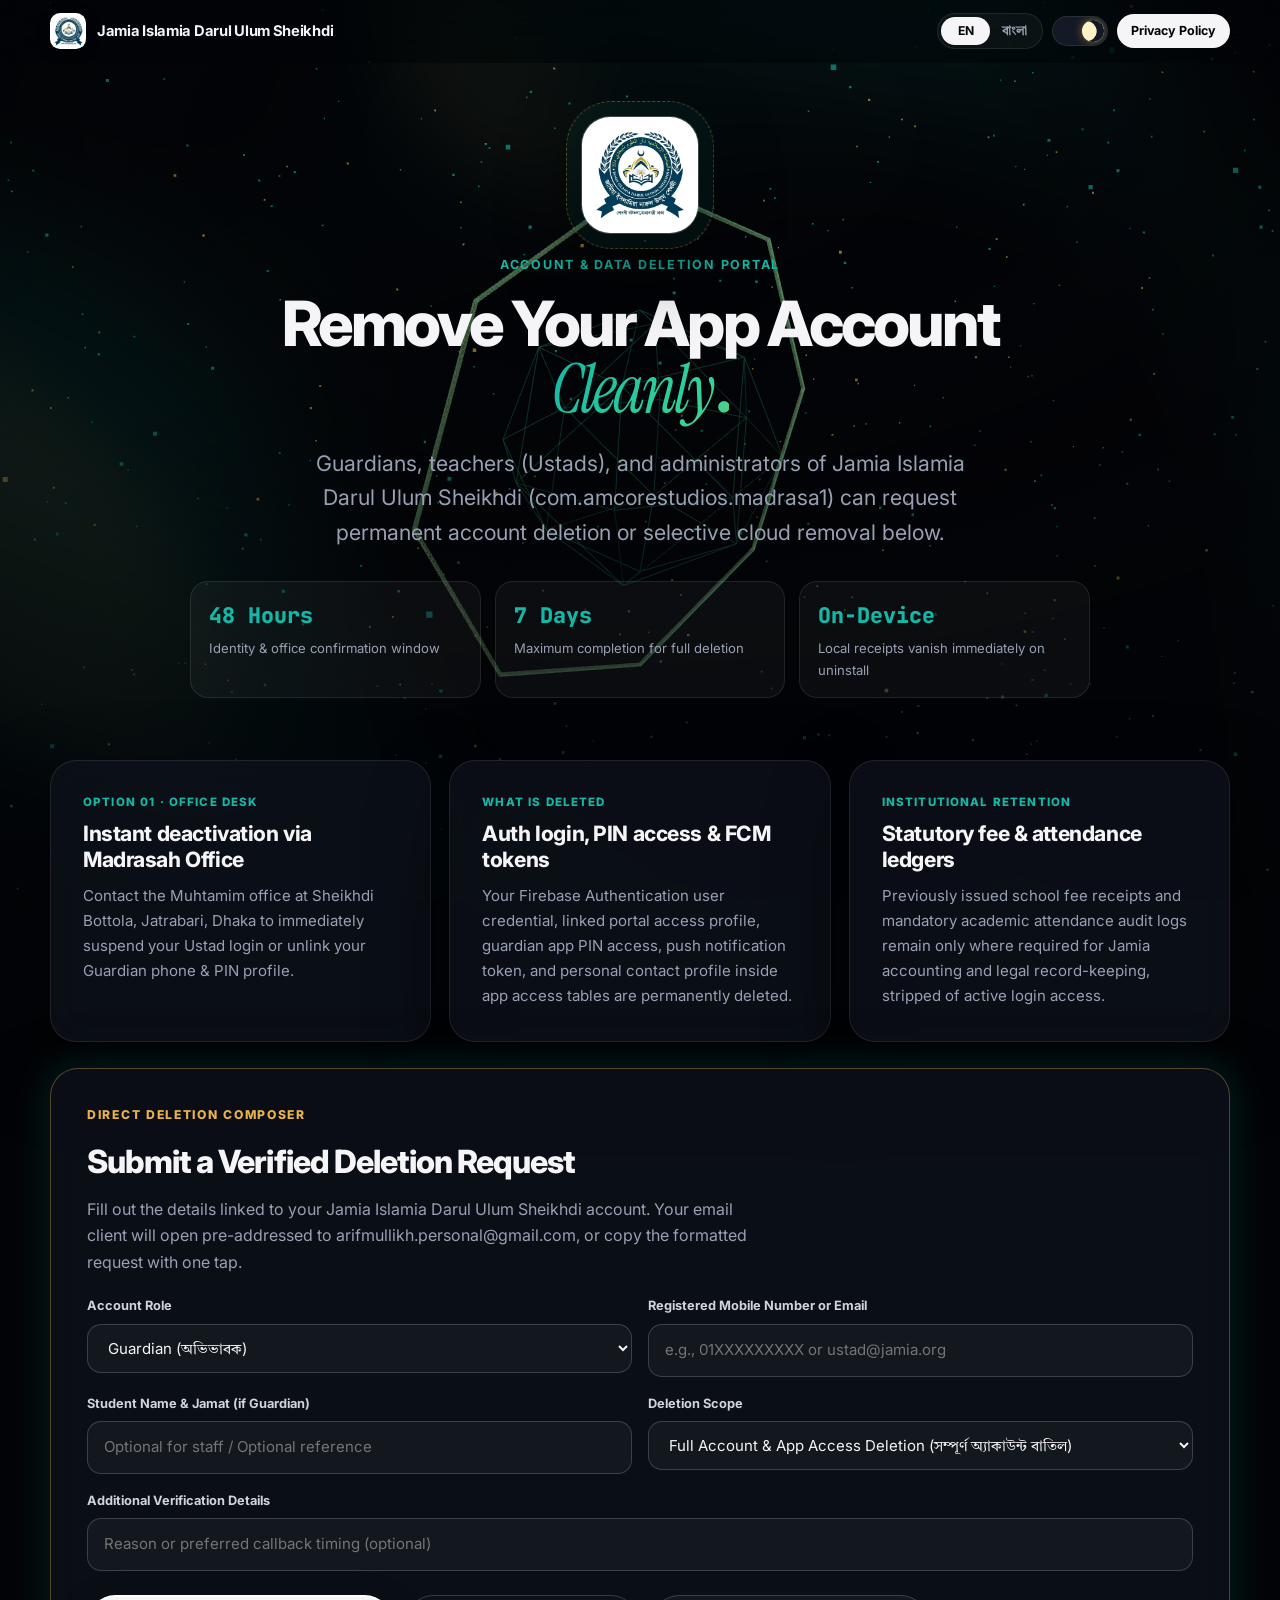
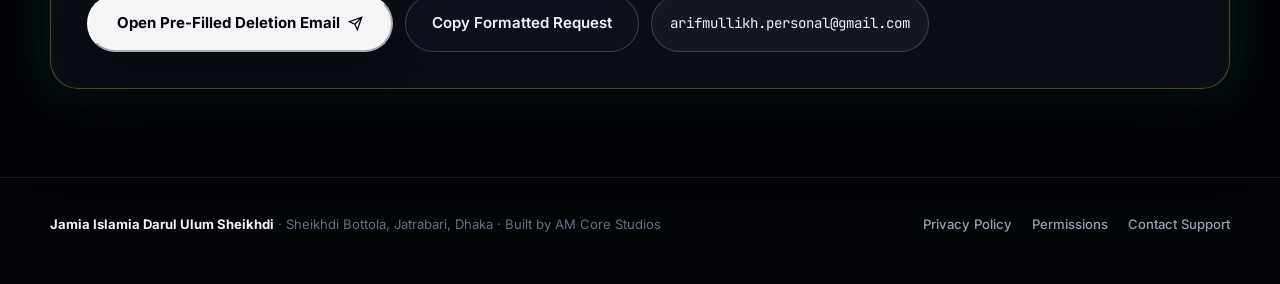
==== commit e7093d5c: "Apply Inter (English) and Tiro Bangla (Bengali) typography" ====
--- a/account-deletion.html
+++ b/account-deletion.html
@@ -15,7 +15,7 @@
   <link rel="apple-touch-icon" href="assets/sheikhdi-seal.png">
   <link rel="preconnect" href="https://fonts.googleapis.com">
   <link rel="preconnect" href="https://fonts.gstatic.com" crossorigin>
-  <link href="https://fonts.googleapis.com/css2?family=Hind+Siliguri:wght@400;500;600;700&family=Instrument+Serif:ital@0;1&family=JetBrains+Mono:wght@400;600;700&family=Noto+Serif+Bengali:wght@600;700;800&family=Plus+Jakarta+Sans:wght@400;500;600;700;800&display=swap" rel="stylesheet">
+  <link href="https://fonts.googleapis.com/css2?family=Instrument+Serif:ital@0;1&family=Inter:wght@400;500;600;700;800&family=JetBrains+Mono:wght@400;600;700&family=Tiro+Bangla:ital@0;1&display=swap" rel="stylesheet">
   <script>
     (function () {
       try {
@@ -26,7 +26,7 @@
       } catch (_) {}
     })();
   </script>
-  <link rel="stylesheet" href="css/styles.css?v=20261126">
+  <link rel="stylesheet" href="css/styles.css?v=20261127">
   <style>
     .del-hero { padding: 54px 0 36px; text-align: center; }
     .del-grid { display: grid; grid-template-columns: repeat(12, 1fr); gap: 18px; margin-top: 28px; }
--- a/css/styles.css
+++ b/css/styles.css
@@ -19,10 +19,10 @@
   --gold-line: rgba(234, 179, 72, 0.34);
   --shadow-card: 0 28px 72px rgba(0, 0, 0, 0.55);
   --shadow-glow: 0 0 42px rgba(20, 184, 166, 0.22);
-  --font-sans: -apple-system, BlinkMacSystemFont, 'Plus Jakarta Sans', 'Segoe UI', sans-serif;
+  --font-sans: 'Inter', 'Tiro Bangla', -apple-system, BlinkMacSystemFont, 'Segoe UI', sans-serif;
   --font-serif: 'Instrument Serif', Georgia, serif;
-  --font-bn: 'Hind Siliguri', -apple-system, sans-serif;
-  --font-bn-serif: 'Noto Serif Bengali', 'Hind Siliguri', serif;
+  --font-bn: 'Tiro Bangla', 'Inter', serif;
+  --font-bn-serif: 'Tiro Bangla', 'Inter', serif;
   --font-mono: 'JetBrains Mono', ui-monospace, monospace;
   --ease-out: cubic-bezier(0.16, 1, 0.3, 1);
   --ease-spring: cubic-bezier(0.34, 1.56, 0.64, 1);
@@ -73,7 +73,16 @@
 
 body.lang-bn {
   font-family: var(--font-bn);
-  line-height: 1.78;
+  line-height: 1.84;
+  letter-spacing: 0;
+}
+body.lang-bn h1,
+body.lang-bn h2,
+body.lang-bn h3,
+body.lang-bn h4 {
+  font-family: var(--font-bn-serif);
+  font-weight: 400;
+  letter-spacing: 0;
 }
 
 ::selection { background: rgba(20, 184, 166, 0.3); color: var(--ink); }
@@ -378,8 +387,8 @@
 }
 body.lang-bn .hero-h1 {
   font-family: var(--font-bn-serif);
-  font-size: clamp(2.45rem, 5.5vw, 4.45rem);
-  letter-spacing: -0.01em; line-height: 1.16;
+  font-size: clamp(2.55rem, 5.6vw, 4.65rem);
+  font-weight: 400; letter-spacing: 0; line-height: 1.22;
 }
 .split-line { overflow: hidden; display: block; }
 .split-inner { display: block; will-change: transform, opacity; }
@@ -392,7 +401,7 @@
 }
 @keyframes shimmerGrad { to { background-position: 200% center; } }
 .serif-it { font-family: var(--font-serif); font-style: italic; font-weight: 400; font-size: 1.08em; padding-right: 4px; }
-body.lang-bn .serif-it { font-family: inherit; font-style: normal; font-weight: 800; font-size: 1em; }
+body.lang-bn .serif-it { font-family: var(--font-bn-serif); font-style: italic; font-weight: 400; font-size: 1.02em; }
 
 .hero-lead {
   font-size: clamp(1.06rem, 1.9vw, 1.34rem);
@@ -485,8 +494,8 @@
 }
 body.lang-bn .display-title {
   font-family: var(--font-bn-serif);
-  font-size: clamp(1.9rem, 3.9vw, 3.05rem);
-  letter-spacing: -0.01em; line-height: 1.24;
+  font-size: clamp(1.95rem, 4vw, 3.15rem);
+  font-weight: 400; letter-spacing: 0; line-height: 1.28;
 }
 
 .showcase-grid {
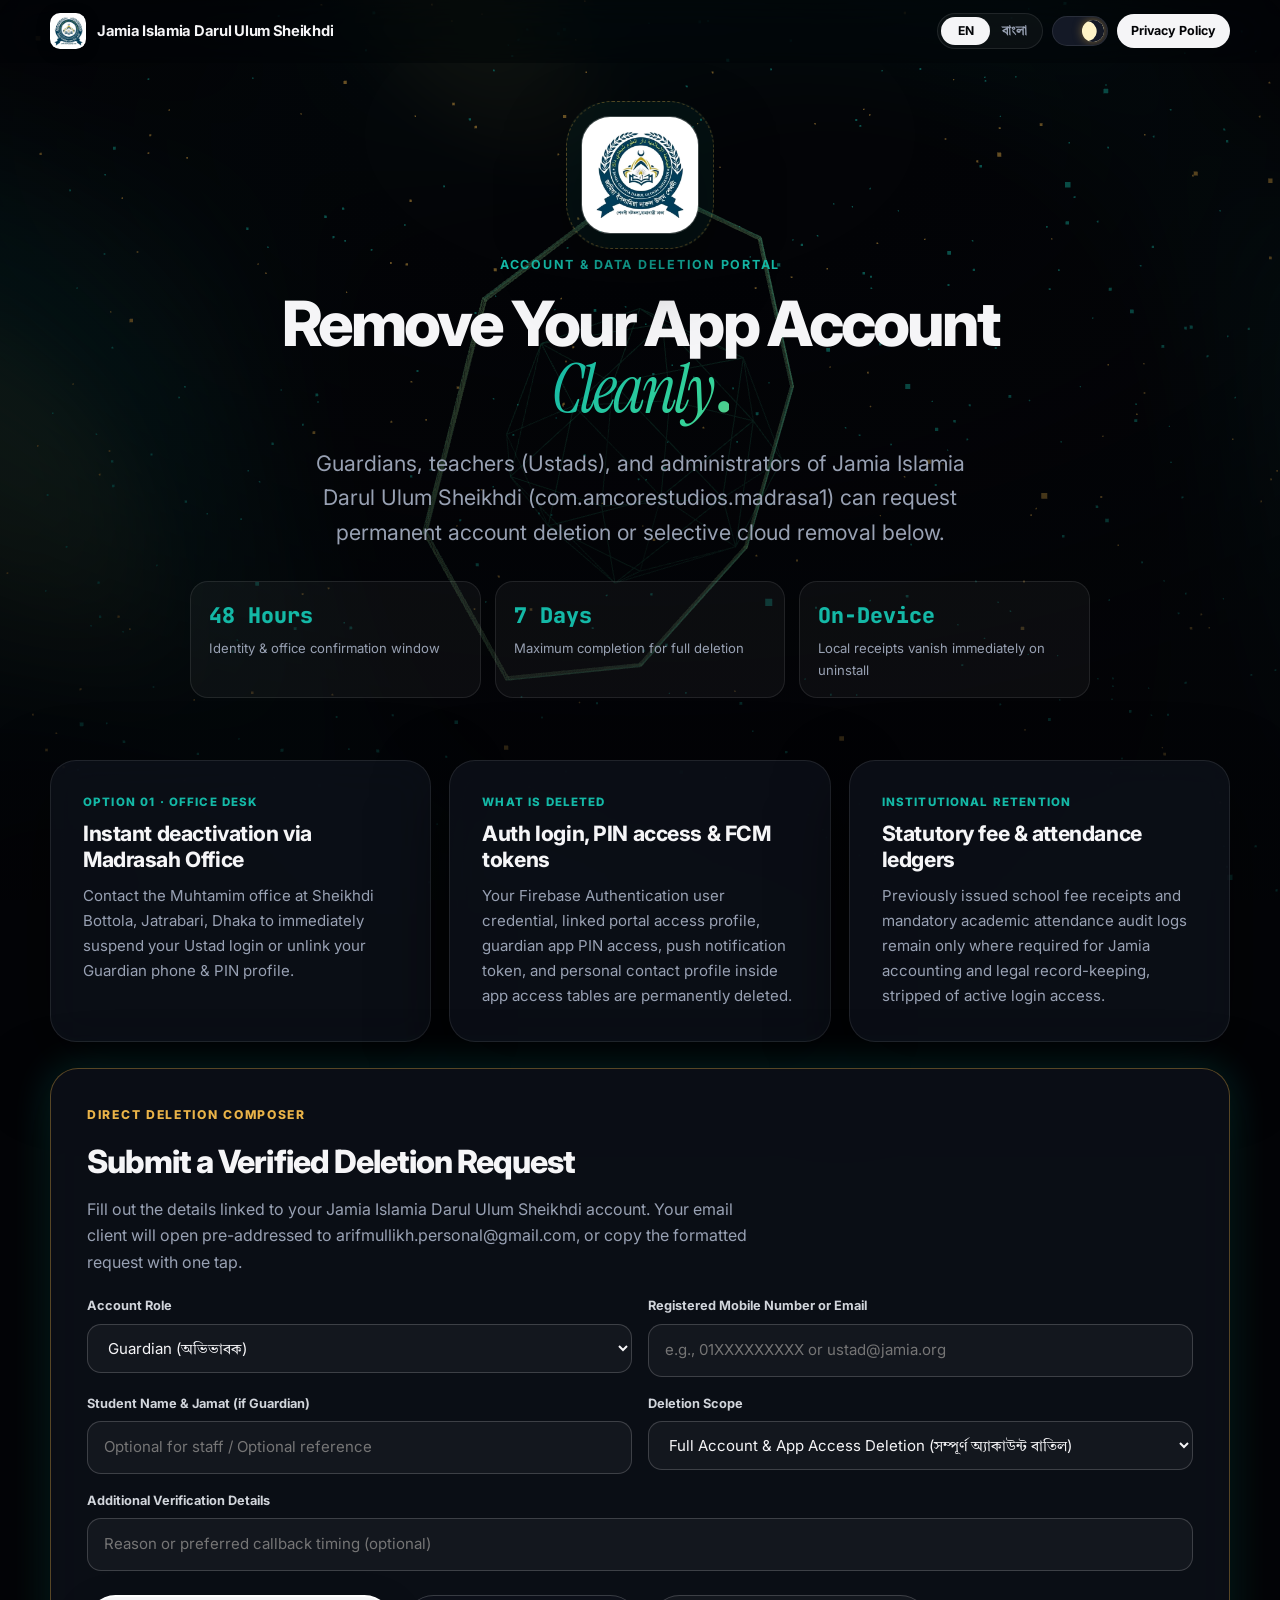
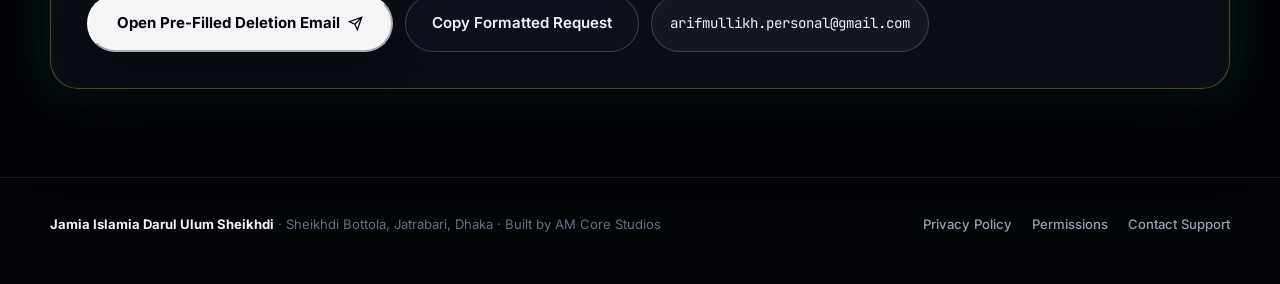
==== commit ab566386: "Polish toast truncation, cursor clarity, and scroll-faded WebGL lattice" ====
--- a/account-deletion.html
+++ b/account-deletion.html
@@ -26,7 +26,7 @@
       } catch (_) {}
     })();
   </script>
-  <link rel="stylesheet" href="css/styles.css?v=20261127">
+  <link rel="stylesheet" href="css/styles.css?v=20261127b">
   <style>
     .del-hero { padding: 54px 0 36px; text-align: center; }
     .del-grid { display: grid; grid-template-columns: repeat(12, 1fr); gap: 18px; margin-top: 28px; }
@@ -276,9 +276,9 @@
   <script src="vendor/gsap.min.js"></script>
   <script src="vendor/ScrollTrigger.min.js"></script>
   <script src="vendor/lenis.min.js"></script>
-  <script src="js/webgl-stage.js?v=20261126"></script>
-  <script src="js/motion-engine.js?v=20261126"></script>
-  <script src="js/app.js?v=20261126"></script>
+  <script src="js/webgl-stage.js?v=20261127b"></script>
+  <script src="js/motion-engine.js?v=20261127b"></script>
+  <script src="js/app.js?v=20261127b"></script>
   <script>
     function buildDeletionBody() {
       var role = document.getElementById('delRole').value;
@@ -310,7 +310,10 @@
     }
 
     function copyDeletionRequest() {
-      copyText(buildDeletionBody());
+      copyText(
+        buildDeletionBody(),
+        document.body.classList.contains('lang-bn') ? 'অ্যাকাউন্ট ডিলিট আবেদনের বার্তা' : 'Deletion request template'
+      );
     }
   </script>
 </body>
--- a/css/styles.css
+++ b/css/styles.css
@@ -159,8 +159,7 @@
   margin-left: -17px; margin-top: -17px;
   border-radius: 999px;
   border: 1.5px solid rgba(234, 179, 72, 0.55);
-  background: rgba(20, 184, 166, 0.04);
-  backdrop-filter: blur(4px);
+  background: transparent;
   pointer-events: none;
   z-index: 800;
   opacity: 0;
@@ -849,6 +848,7 @@
 
 .toast {
   position: fixed; bottom: 24px; left: 50%; transform: translateX(-50%) translateY(22px);
+  max-width: calc(100vw - 32px); white-space: nowrap; overflow: hidden; text-overflow: ellipsis;
   padding: 10px 18px; border-radius: 999px; background: var(--ink); color: var(--bg);
   font-size: 0.82rem; font-weight: 700; opacity: 0; pointer-events: none; z-index: 350;
   transition: opacity 0.25s ease, transform 0.35s var(--ease-spring);
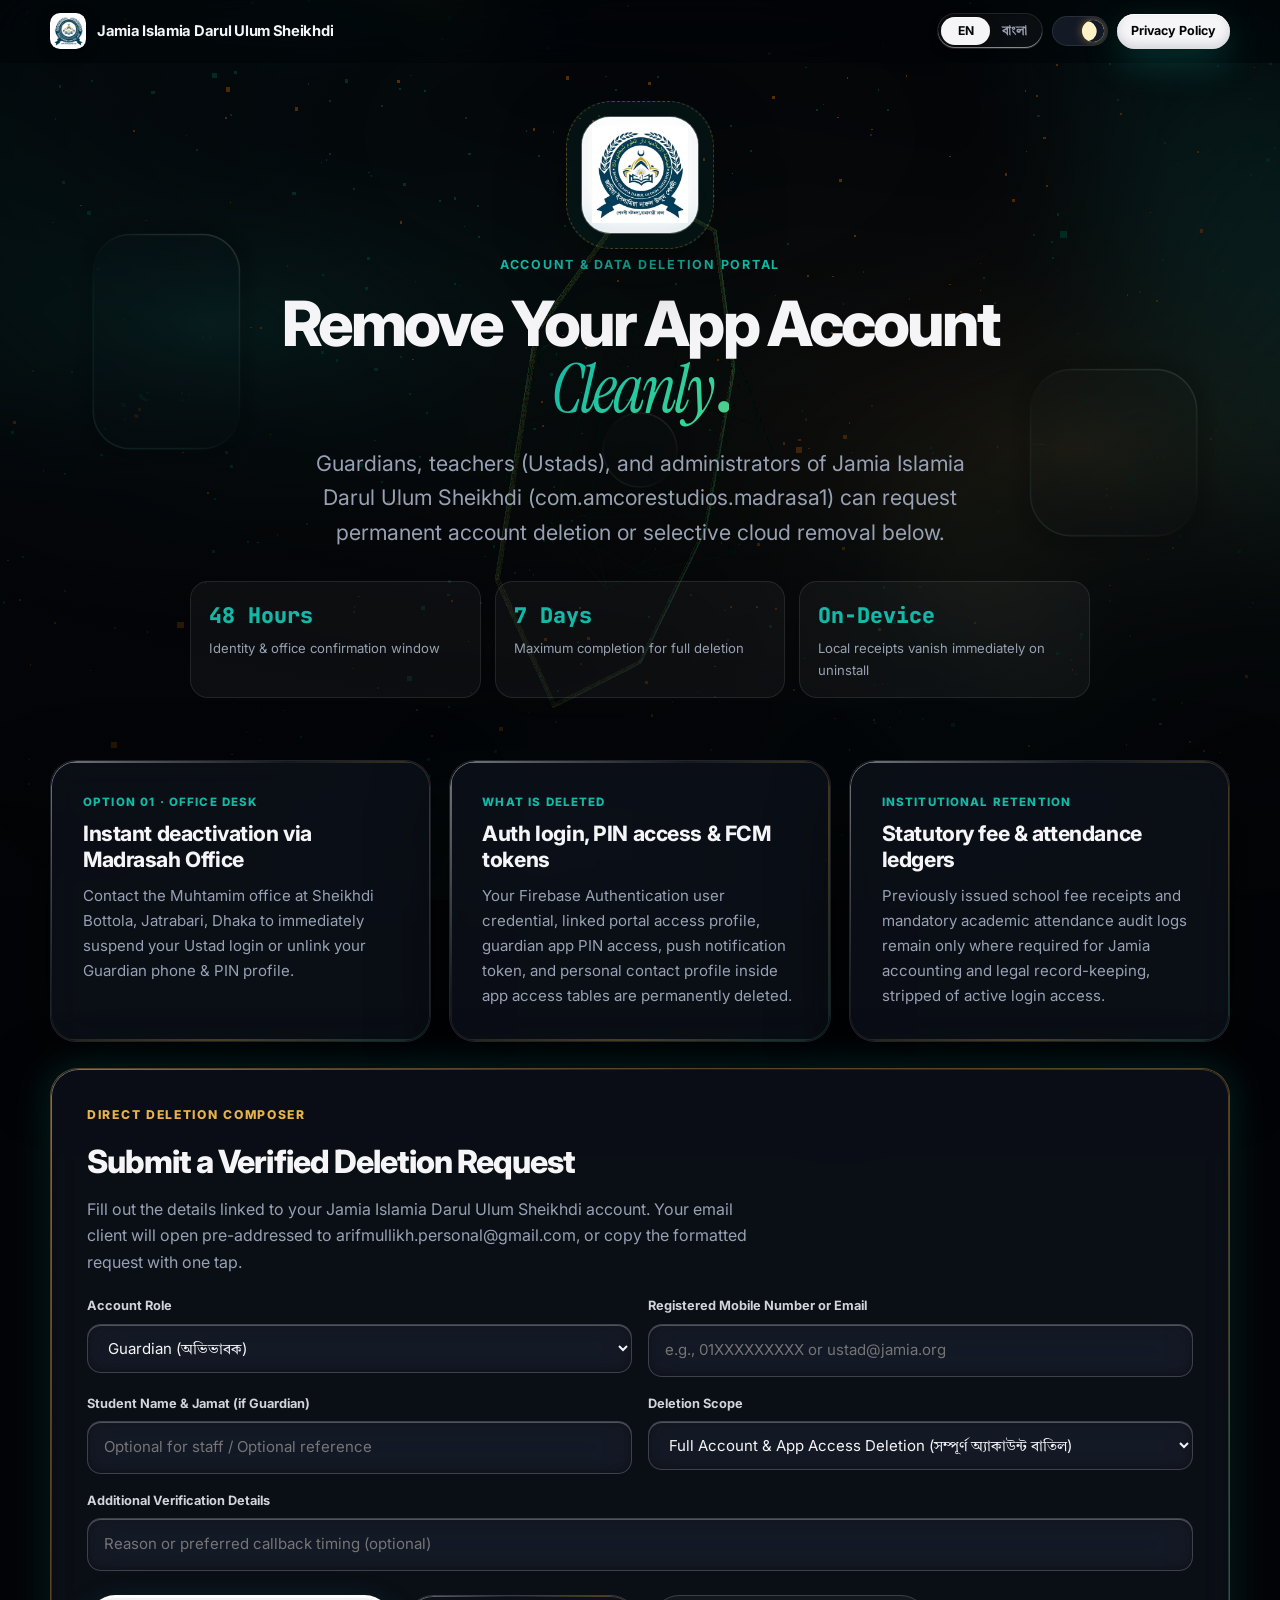
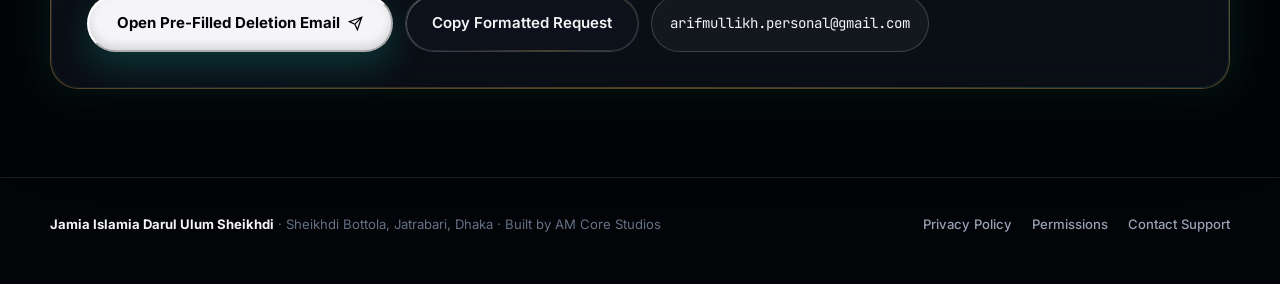
==== commit 736a0585: "Add Kyant Liquid Glass 2.0.1 refraction shaders, specular rims, and spring physics" ====
--- a/account-deletion.html
+++ b/account-deletion.html
@@ -26,7 +26,8 @@
       } catch (_) {}
     })();
   </script>
-  <link rel="stylesheet" href="css/styles.css?v=20261127b">
+  <link rel="stylesheet" href="css/styles.css?v=20261127c">
+  <link rel="stylesheet" href="css/liquid-glass.css?v=20261127c">
   <style>
     .del-hero { padding: 54px 0 36px; text-align: center; }
     .del-grid { display: grid; grid-template-columns: repeat(12, 1fr); gap: 18px; margin-top: 28px; }
@@ -276,9 +277,10 @@
   <script src="vendor/gsap.min.js"></script>
   <script src="vendor/ScrollTrigger.min.js"></script>
   <script src="vendor/lenis.min.js"></script>
-  <script src="js/webgl-stage.js?v=20261127b"></script>
-  <script src="js/motion-engine.js?v=20261127b"></script>
-  <script src="js/app.js?v=20261127b"></script>
+  <script src="js/webgl-stage.js?v=20261127c"></script>
+  <script src="js/motion-engine.js?v=20261127c"></script>
+  <script src="js/liquid-glass.js?v=20261127c"></script>
+  <script src="js/app.js?v=20261127c"></script>
   <script>
     function buildDeletionBody() {
       var role = document.getElementById('delRole').value;
--- a/css/liquid-glass.css
+++ b/css/liquid-glass.css
@@ -0,0 +1,223 @@
+/* Kyant AndroidLiquidGlass-Inspired Web Optics:
+   - 45deg Directional Specular Bevel Rim (masked border simulating DefaultHighlightShaderString)
+   - InnerShadow Optical Depth + Ambient Drop Elevation
+   - InteractiveHighlight Pointer Radial Caustic (--lg-x, --lg-y, --lg-press)
+   - Elastic Pill Glider Stretch (--glider-stretch) */
+
+:root {
+  --lg-rim-hi: rgba(255, 255, 255, 0.52);
+  --lg-rim-lo: rgba(20, 184, 166, 0.24);
+  --lg-rim-gold: rgba(234, 179, 72, 0.36);
+  --lg-inner-top: rgba(255, 255, 255, 0.26);
+  --lg-inner-btm: rgba(0, 0, 0, 0.24);
+  --lg-caustic: rgba(255, 255, 255, 0.14);
+}
+
+[data-theme="light"] {
+  --lg-rim-hi: rgba(255, 255, 255, 0.96);
+  --lg-rim-lo: rgba(3, 83, 107, 0.18);
+  --lg-rim-gold: rgba(180, 128, 22, 0.24);
+  --lg-inner-top: rgba(255, 255, 255, 0.92);
+  --lg-inner-btm: rgba(15, 23, 42, 0.055);
+  --lg-caustic: rgba(20, 184, 166, 0.11);
+}
+
+/* Specular Navbar Edge Line */
+header.top-nav {
+  backdrop-filter: saturate(200%) blur(26px);
+  -webkit-backdrop-filter: saturate(200%) blur(26px);
+}
+header.top-nav.scrolled {
+  box-shadow:
+    inset 0 -1px 0 var(--lg-rim-hi),
+    0 12px 34px rgba(0, 0, 0, 0.18);
+}
+
+/* Liquid Glass Optical Surfaces */
+.chapter,
+.role-section,
+.del-form-card,
+.contact-card,
+.perm-rows,
+.device-frame {
+  position: relative;
+  backdrop-filter: saturate(185%) blur(24px);
+  -webkit-backdrop-filter: saturate(185%) blur(24px);
+  box-shadow:
+    inset 0 1px 0 0 var(--lg-inner-top),
+    inset 0 -18px 28px -10px var(--lg-inner-btm),
+    var(--shadow-card);
+}
+
+/* 45-degree Masked Directional Highlight Rim (DefaultHighlightShader analog) */
+.bento-tile::after,
+.chapter::after,
+.role-section::after,
+.del-form-card::after,
+.contact-card::after,
+.apple-btn-secondary::after,
+.nav-ghost-btn::after {
+  content: '';
+  position: absolute;
+  inset: 0;
+  border-radius: inherit;
+  padding: 1.25px;
+  background: linear-gradient(
+    135deg,
+    var(--lg-rim-hi) 0%,
+    rgba(255, 255, 255, 0.06) 36%,
+    var(--lg-rim-gold) 68%,
+    var(--lg-rim-lo) 100%
+  );
+  -webkit-mask: linear-gradient(#fff 0 0) content-box, linear-gradient(#fff 0 0);
+  -webkit-mask-composite: xor;
+  mask: linear-gradient(#fff 0 0) content-box, linear-gradient(#fff 0 0);
+  mask-composite: exclude;
+  pointer-events: none;
+  opacity: 0.85;
+  transition: opacity 0.35s ease;
+}
+
+.bento-tile:hover::after,
+.chapter.active::after,
+.del-form-card:hover::after {
+  opacity: 1;
+}
+
+/* InteractiveHighlight Radial Specular Caustic across Cards & Pills */
+.chapter::before,
+.role-section::before,
+.del-form-card::before,
+.contact-card::before {
+  content: '';
+  position: absolute;
+  inset: 0;
+  border-radius: inherit;
+  background: radial-gradient(
+    360px circle at var(--lg-x, 50%) var(--lg-y, 20%),
+    var(--lg-caustic),
+    transparent 65%
+  );
+  opacity: var(--lg-press, 0);
+  transition: opacity 0.32s ease;
+  pointer-events: none;
+  z-index: 0;
+}
+
+.chapter > *,
+.role-section > *,
+.del-form-card > *,
+.contact-card > *,
+.bento-tile > * {
+  position: relative;
+  z-index: 1;
+}
+
+/* Liquid Pill Buttons & Segmented Sliders */
+.apple-btn-primary,
+.apple-btn-secondary,
+.nav-link-btn,
+.nav-ghost-btn,
+.email-chip {
+  position: relative;
+  overflow: hidden;
+  will-change: transform;
+}
+
+.apple-btn-primary,
+.nav-link-btn {
+  box-shadow:
+    inset 0 1px 0 rgba(255, 255, 255, 0.45),
+    inset 0 -3px 10px rgba(0, 0, 0, 0.2),
+    0 12px 32px rgba(0, 0, 0, 0.25);
+}
+
+[data-theme="dark"] .apple-btn-primary,
+[data-theme="dark"] .nav-link-btn {
+  box-shadow:
+    inset 0 1px 0 rgba(255, 255, 255, 0.9),
+    inset 0 -4px 10px rgba(15, 23, 42, 0.14),
+    0 14px 36px rgba(20, 184, 166, 0.24);
+}
+
+.apple-btn-primary::before,
+.apple-btn-secondary::before,
+.nav-link-btn::before {
+  content: '';
+  position: absolute;
+  inset: 0;
+  background: radial-gradient(
+    140px circle at var(--lg-x, 50%) var(--lg-y, 50%),
+    rgba(255, 255, 255, 0.32),
+    transparent 70%
+  );
+  opacity: var(--lg-press, 0);
+  transition: opacity 0.22s ease;
+  pointer-events: none;
+}
+
+/* Liquid Pill Gliders (DampedDragAnimation Specular Capsule) */
+.lang-pill,
+.segmented {
+  backdrop-filter: saturate(190%) blur(18px);
+  -webkit-backdrop-filter: saturate(190%) blur(18px);
+  box-shadow:
+    inset 0 1px 2px rgba(0, 0, 0, 0.16),
+    inset 0 -1px 0 var(--lg-rim-hi);
+}
+
+.lang-glider,
+.seg-glider {
+  box-shadow:
+    inset 0 1px 0 rgba(255, 255, 255, 0.42),
+    0 4px 14px rgba(0, 0, 0, 0.22);
+  transition: transform 0.5s cubic-bezier(0.22, 1.32, 0.36, 1), filter 0.25s ease;
+}
+
+/* Seal Medallion Liquid Crystal Housing */
+.seal-medallion {
+  box-shadow:
+    inset 0 2px 4px rgba(255, 255, 255, 0.95),
+    inset 0 -10px 22px rgba(3, 83, 107, 0.12),
+    0 0 0 1px rgba(255, 255, 255, 0.28),
+    0 0 0 16px rgba(20, 184, 166, 0.065),
+    0 28px 75px rgba(0, 0, 0, 0.56);
+}
+
+[data-theme="light"] .seal-medallion {
+  box-shadow:
+    inset 0 2px 6px #ffffff,
+    inset 0 -10px 22px rgba(3, 83, 107, 0.08),
+    0 0 0 1px rgba(255, 255, 255, 0.85),
+    0 0 0 16px rgba(3, 83, 107, 0.05),
+    0 24px 54px rgba(15, 23, 42, 0.14);
+}
+
+/* Glass Marquee Band & Search Input Specular Edge */
+.marquee-band {
+  box-shadow:
+    inset 0 1px 0 var(--lg-inner-top),
+    inset 0 -1px 0 var(--lg-inner-btm);
+}
+
+.search-field,
+.glass-input,
+.glass-select {
+  backdrop-filter: saturate(180%) blur(18px);
+  -webkit-backdrop-filter: saturate(180%) blur(18px);
+  box-shadow:
+    inset 0 1px 0 var(--lg-inner-top),
+    inset 0 -2px 6px var(--lg-inner-btm);
+}
+
+@media (prefers-reduced-motion: reduce) {
+  .chapter::before,
+  .role-section::before,
+  .del-form-card::before,
+  .contact-card::before,
+  .apple-btn-primary::before,
+  .apple-btn-secondary::before,
+  .nav-link-btn::before {
+    display: none;
+  }
+}
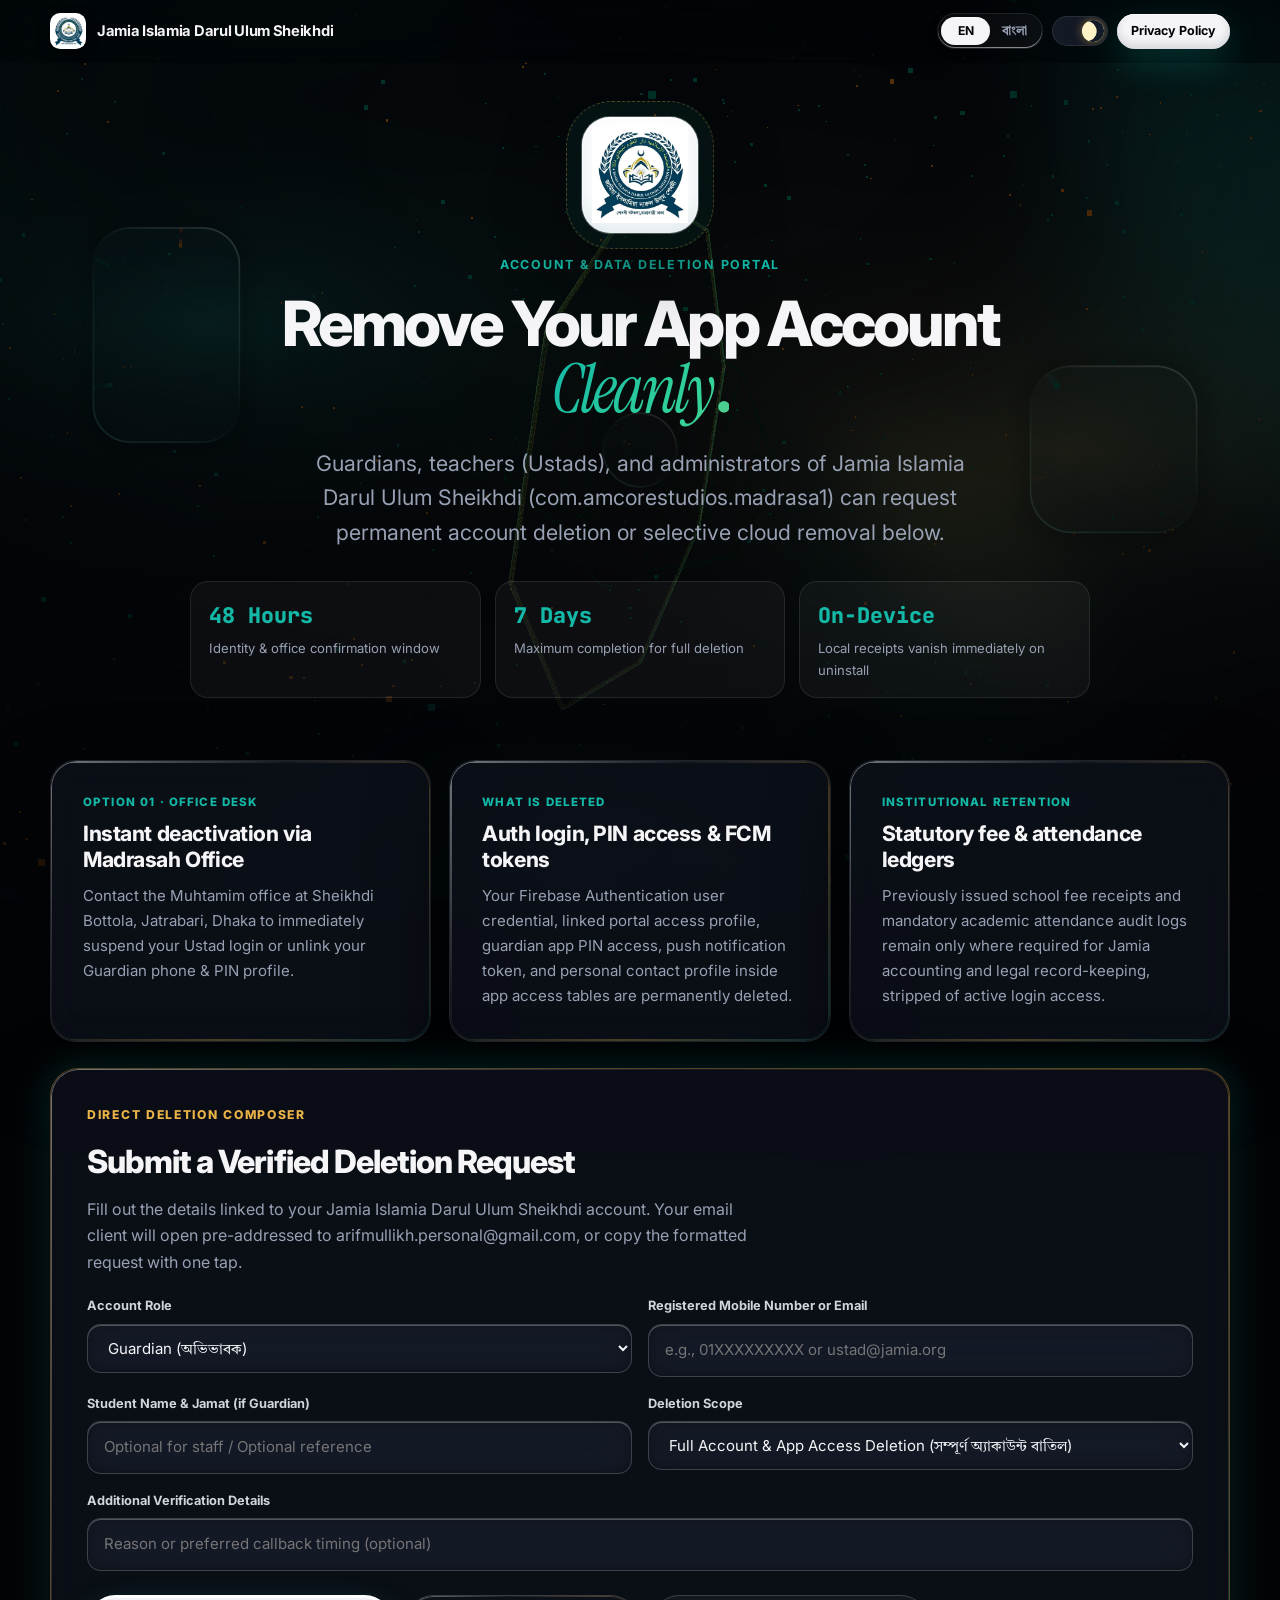
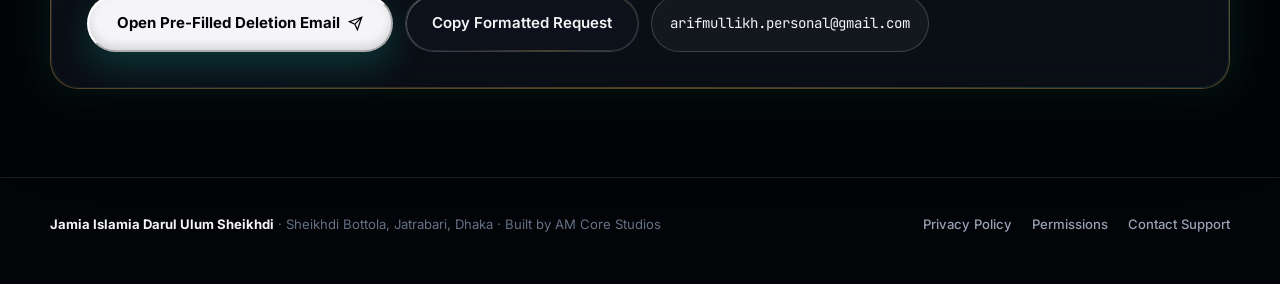
==== commit 697b07dc: "Soften Light Mode WebGL particle and wireframe linear colors inside Liquid Glass FBO" ====
--- a/account-deletion.html
+++ b/account-deletion.html
@@ -277,7 +277,7 @@
   <script src="vendor/gsap.min.js"></script>
   <script src="vendor/ScrollTrigger.min.js"></script>
   <script src="vendor/lenis.min.js"></script>
-  <script src="js/webgl-stage.js?v=20261127c"></script>
+  <script src="js/webgl-stage.js?v=20261127d"></script>
   <script src="js/motion-engine.js?v=20261127c"></script>
   <script src="js/liquid-glass.js?v=20261127c"></script>
   <script src="js/app.js?v=20261127c"></script>
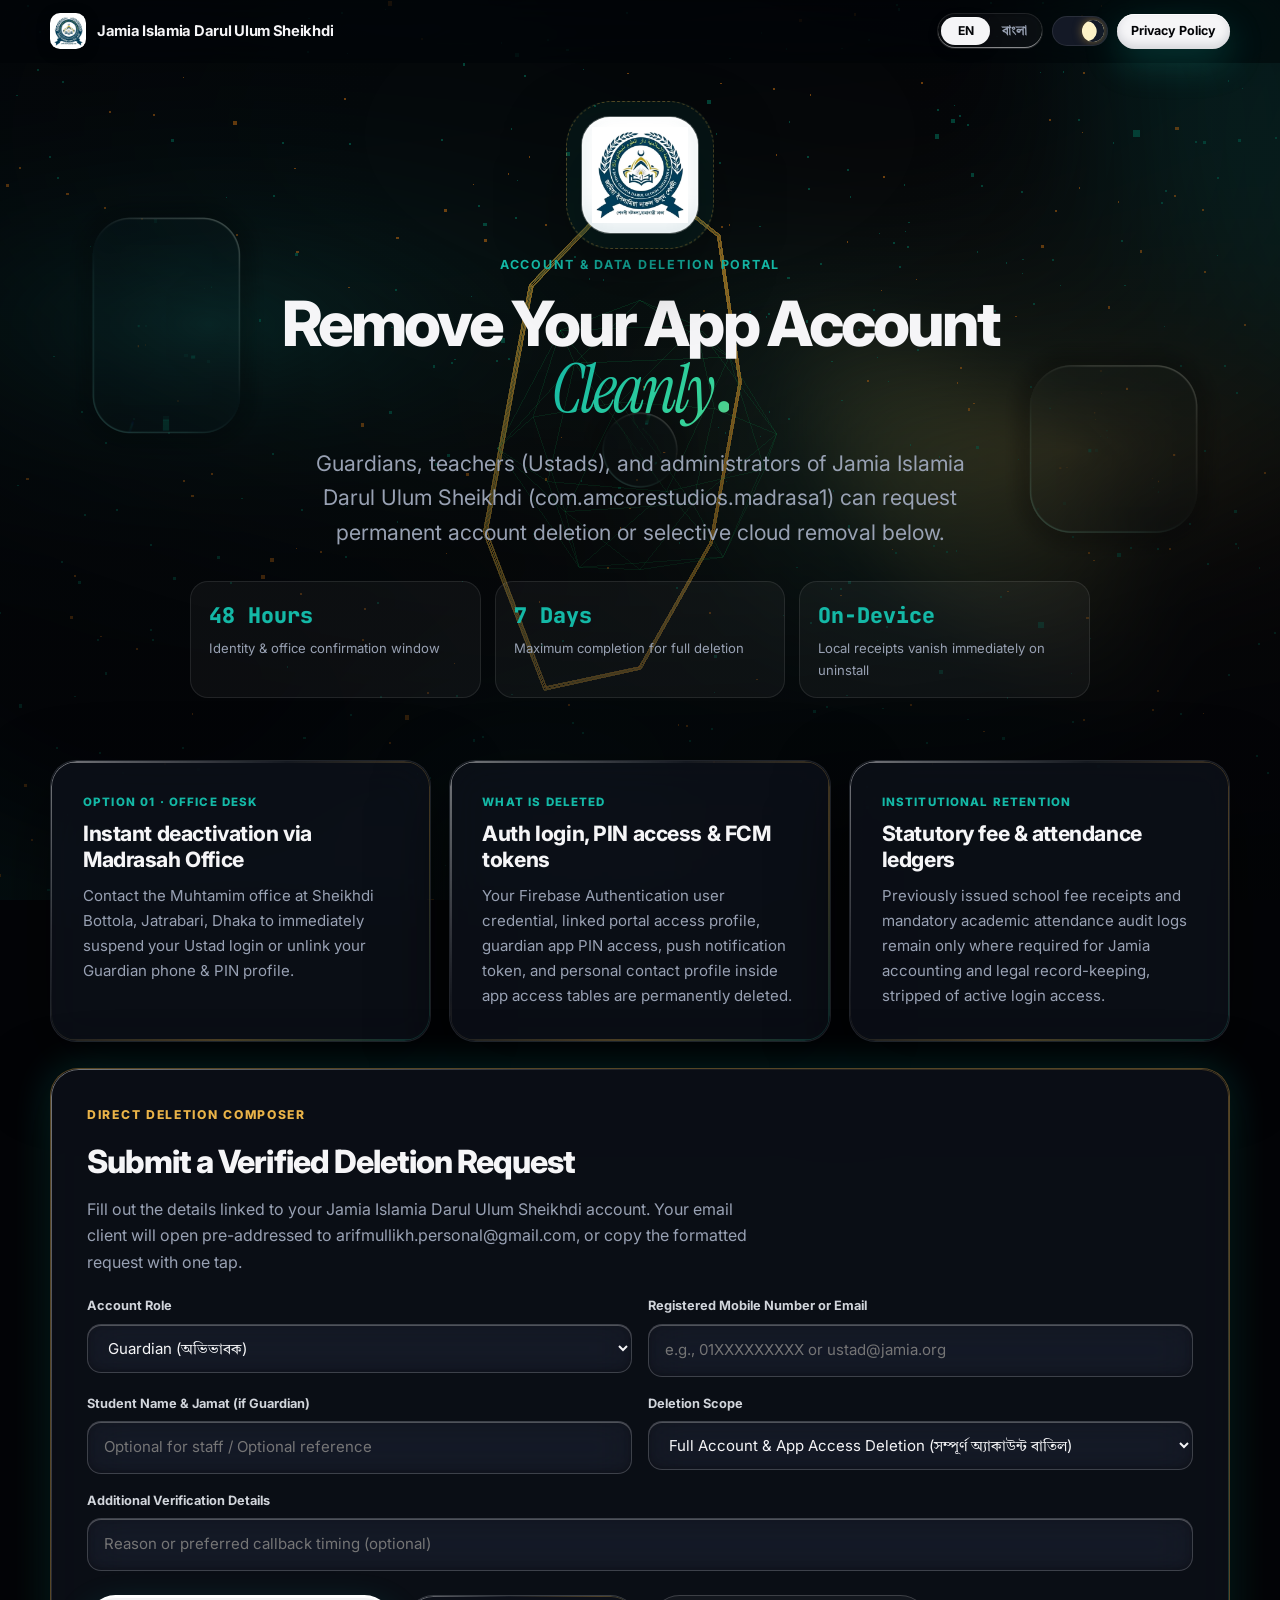
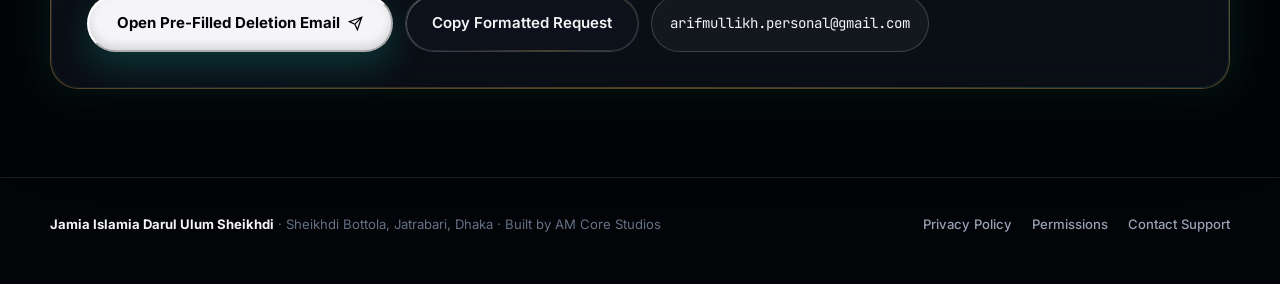
==== commit 2ca00c42: "Fix renderOrder and depthWrite in backdropRT so Light Mode wireframes and particles blend crisply" ====
--- a/account-deletion.html
+++ b/account-deletion.html
@@ -277,7 +277,7 @@
   <script src="vendor/gsap.min.js"></script>
   <script src="vendor/ScrollTrigger.min.js"></script>
   <script src="vendor/lenis.min.js"></script>
-  <script src="js/webgl-stage.js?v=20261127d"></script>
+  <script src="js/webgl-stage.js?v=20261127e"></script>
   <script src="js/motion-engine.js?v=20261127c"></script>
   <script src="js/liquid-glass.js?v=20261127c"></script>
   <script src="js/app.js?v=20261127c"></script>
